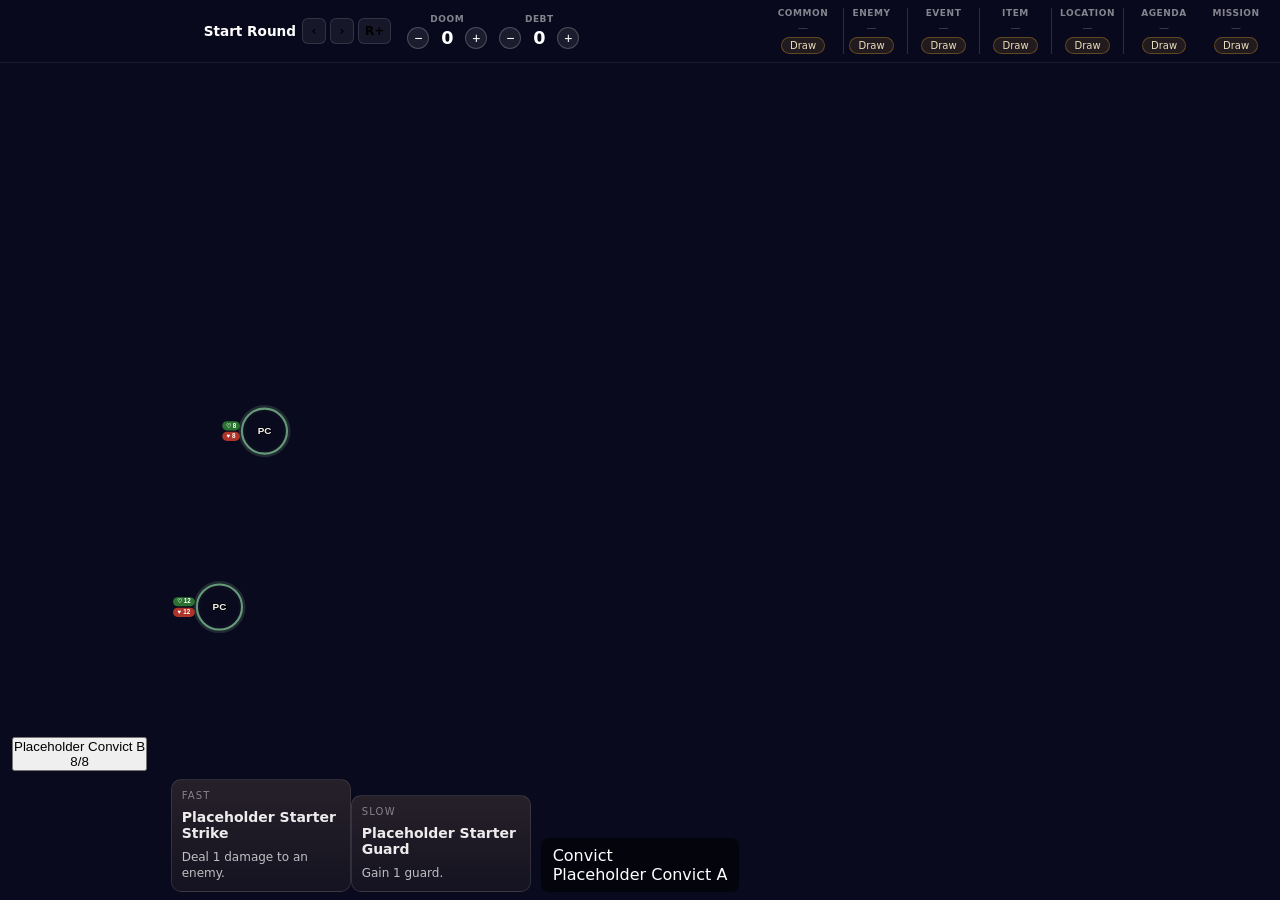
==== WardensDebt/index.html @ c75882cd "Reorganize left-bar controls: move clear-url to debug panel, replace + button with empty-space popov" ====
<!DOCTYPE html>
<html lang="en">
<head>
  <meta charset="UTF-8">
  <meta name="viewport" content="width=device-width, initial-scale=1.0">
  <title>Warden's Debt</title>
  <link rel="stylesheet" href="styles/main.css?v=mobile-4">
</head>
<body>

  <!-- Game viewport container -->
  <div id="game">

    <!-- Full-viewport board (SVG) -->
    <svg id="board-svg" xmlns="http://www.w3.org/2000/svg">
      <g id="board-group">
        <g id="layer-grid"></g>      <!-- hex grid lines + coordinate labels -->
        <g id="layer-tiles"></g>     <!-- map tiles (bottom-most) -->
        <g id="layer-overlays"></g>  <!-- overlay tiles, doors -->
        <g id="layer-selection"></g> <!-- selected hex/object highlight -->
        <g id="layer-figures"></g>   <!-- monsters, heroes, familiars, map tokens -->
        <g id="layer-drag"></g>      <!-- drag highlight, drawn above everything -->
      </g>
    </svg>

    <!-- Top bar: Phase, Dice, Shared Decks -->
    <div id="top-bar" aria-label="Game controls and phase">
      <div id="wd-enemy-strip"></div>
      <div id="wd-center-strips">
        <div id="wd-phase-strip"></div>
        <div id="wd-counter-strip"></div>
      </div>
      <div id="wd-right-strips">
        <div id="wd-skill-strip"></div>
        <div id="wd-deck-strip"></div>
      </div>
    </div>

    <!-- Left bar: Other convicts selector (center-left overlay) -->
    <div id="left-bar-wrapper">
      <div id="left-bar" aria-label="Convict selector">
        <!-- Rendered by left-bar renderer -->
      </div>
    </div>

    <!-- Popover: anchored to selected figure -->
    <div id="wd-popover" style="display:none"></div>

    <!-- Info panel: Selected object info (center-right overlay) -->
    <div id="info-panel" aria-label="Object information">
      <!-- Rendered by sidebar.js -->
    </div>

    <!-- Player UI: Hand, Portrait, Active Cards (bottom) -->
    <div id="player-ui" aria-label="Player cards and convict">
      <div id="hand-section" aria-label="Skill cards in hand">
        <!-- Rendered: hand cards -->
      </div>
      <div id="convict-section" aria-label="Active convict">
        <div id="wd-playbar">
          <!-- Rendered: convict portrait + stats -->
        </div>
      </div>
      <div id="active-section" aria-label="Active Cards">
        <div id="wd-active-strip">
          <!-- Rendered: active cards -->
        </div>
      </div>
    </div>

  </div>

  <!--
    Shown when ES modules are blocked (e.g. opened directly in Chrome/Edge via file://).
    Hidden immediately by main.js when it loads successfully.
  -->
  <div id="load-error" style="
    display:flex; flex-direction:column; align-items:center; justify-content:center;
    position:fixed; inset:0; background:#1a1a2e; color:#ddd;
    font-family:system-ui,sans-serif; text-align:center; padding:40px; z-index:9999;">
    <h2 style="color:#f0a040; margin-bottom:16px;">Almost there!</h2>
    <p style="max-width:520px; line-height:1.7; margin-bottom:20px;">
      This page uses modern JavaScript modules, which Chrome and Edge
      require to be served from a web server — not opened directly as a file.
    </p>
    <p style="font-size:1.1em; margin-bottom:8px;">
      ✅ &nbsp;<strong>Double-click <code>start.bat</code></strong> in the WardensDebt folder
      — it starts a tiny local server and opens the page automatically.
    </p>
    <p style="font-size:0.9em; color:#aaa;">
      (Alternatively, open this file with <strong>Mozilla Firefox</strong>, which works without a server.)
    </p>
  </div>


  <div id="mobile-shell" aria-label="Mobile controls">
    <div id="mobile-panel"></div>
    <nav id="mobile-tabs" aria-label="Mobile panels">
      <button class="mobile-tab" data-mobile-panel="controls" type="button">Controls</button>
      <button class="mobile-tab" data-mobile-panel="selection" type="button">Selection</button>
      <button class="mobile-tab" data-mobile-panel="settings" type="button">Settings</button>
    </nav>
  </div>

  <script type="module" src="scripts/main.js?v=mobile-4"></script>
  <script type="module">
    // If modules loaded, hide the error overlay immediately.
    document.getElementById('load-error').style.display = 'none';
  </script>
</body>
</html>
---- WardensDebt/styles/main.css ----
/* ── Reset & base ────────────────────────────────────────────── */
*, *::before, *::after { box-sizing: border-box; margin: 0; padding: 0; }

:root { --sidebar-w: 340px; }

html {
  width: 100%;
  height: 100%;
  overflow: hidden;
  overscroll-behavior: none;
}

body {
  background: #1a1a2e;
  min-width: 100vw;
  min-height: 100vh;
  width: 100vw;
  height: 100vh;
  height: 100dvh;
  font-family: system-ui, sans-serif;
  overflow: hidden;
  overscroll-behavior: none;
  margin: 0;
  padding: 0;
}

/* ── Main Layout ────────────────────────────────────────────── */

#game {
  position: fixed;
  inset: 0;
  width: 100vw;
  height: 100vh;
  height: 100dvh;
  background: #0a0a1e;
}

#board-svg {
  position: absolute;
  inset: 0;
  width: 100%;
  height: 100%;
  z-index: 1;
}

/* Top bar: fixed to top, full width */
#top-bar {
  position: fixed;
  top: 0;
  left: 0;
  right: 0;
  height: auto;
  display: grid;
  grid-template-columns: auto 1fr auto;
  align-items: center;
  background: rgba(10 10 30 / 0.82);
  backdrop-filter: blur(8px);
  border-bottom: 1px solid rgba(255 255 255 / 0.08);
  padding: 8px 12px;
  gap: 10px;
  z-index: 20;
}

#wd-enemy-strip {
  grid-column: 1;
  display: flex;
  gap: 6px;
  align-items: center;
}

#wd-center-strips {
  grid-column: 2;
  justify-self: center;
  display: flex;
  align-items: center;
  gap: 10px;
}

#wd-phase-strip {
  display: flex;
  align-items: center;
}

#wd-right-strips {
  grid-column: 3;
  justify-self: end;
  display: flex;
  align-items: center;
  gap: 0;
}

/* Left bar: fixed to left-center, overlay */
#left-bar-wrapper {
  position: fixed;
  left: 12px;
  bottom: var(--player-ui-height, 120px);
  display: flex;
  flex-direction: column;
  gap: 8px;
  z-index: 30;
}

#left-bar {
  display: flex;
  flex-direction: column;
  gap: 8px;
}

/* Context menu popover (for empty space click) */
.wd-ctx-menu {
  padding: 4px 0;
}

.wd-ctx-item {
  display: block;
  width: 100%;
  padding: 8px 14px;
  background: none;
  border: none;
  color: #e8e8f0;
  text-align: left;
  cursor: pointer;
  font-size: 13px;
}

.wd-ctx-item:hover {
  background: rgba(255, 255, 255, 0.1);
}

/* Monster strip: thumbnails and hover infobox */
.wd-enemy-thumb-wrapper {
  position: relative;
}

.wd-enemy-thumb {
  flex-shrink: 0;
  width: 40px;
  height: 40px;
  border-radius: 4px;
  border: 1px solid rgba(255 255 255 / 0.15);
  background: rgba(10 10 30 / 0.8);
  backdrop-filter: blur(8px);
  display: flex;
  align-items: center;
  justify-content: center;
  cursor: default;
  font-size: 9px;
  font-weight: 700;
  color: rgba(255 255 255 / 0.8);
  transition: border-color 0.2s, background 0.2s;
  padding: 0 4px;
}

.wd-enemy-thumb:hover {
  border-color: rgba(255 255 255 / 0.35);
  background: rgba(10 10 30 / 0.95);
}

.wd-enemy-thumb-hover {
  display: none;
  position: absolute;
  top: calc(100% + 6px);
  left: 0;
  min-width: 160px;
  max-width: 220px;
  background: rgba(10, 10, 30, 0.96);
  border: 1px solid rgba(255, 255, 255, 0.18);
  border-radius: 8px;
  padding: 10px 12px;
  z-index: 50;
  backdrop-filter: blur(10px);
  color: #fff;
  pointer-events: none;
}

.wd-enemy-thumb-wrapper:hover .wd-enemy-thumb-hover {
  display: block;
}

/* Info panel: fixed to right-center, overlay */
#info-panel {
  position: fixed;
  right: 12px;
  top: 50%;
  transform: translateY(-50%);
  width: clamp(240px, 20vw, 340px);
  max-height: 70vh;
  background: transparent;
  overflow-y: auto;
  z-index: 30;
}

/* Player UI: fixed to bottom, full width */
#player-ui {
  position: fixed;
  bottom: 0;
  left: 0;
  right: 0;
  height: auto;
  display: grid;
  grid-template-columns: 1fr auto 1fr;
  align-items: flex-end;
  background: transparent;
  padding: 8px 12px;
  gap: 10px;
  z-index: 20;
}

#hand-section {
  display: flex;
  flex-wrap: wrap;
  gap: clamp(0px, -10%, 16px);
  align-items: flex-end;
  justify-content: flex-end;
  overflow: visible;
}

#active-section {
  display: flex;
  flex-wrap: wrap;
  gap: clamp(0px, -10%, 16px);
  align-items: flex-end;
  justify-content: flex-start;
  overflow: visible;
}

#convict-section {
  flex-shrink: 0;
  background: rgba(0, 0, 0, 0.55);
  border-radius: 8px;
  padding: 8px 12px;
  backdrop-filter: blur(6px);
  color: #fff;
}

#wd-popover {
  position: fixed;
  width: 280px;
  background: rgba(10 10 30 / 0.96);
  border: 1px solid rgba(255 255 255 / 0.18);
  border-radius: 10px;
  padding: 0;
  backdrop-filter: blur(10px);
  color: #fff;
  z-index: 60;
}

#wd-popover .sp-panel-back {
  display: none;
}

.wd-popover-name {
  font-size: 14px;
  font-weight: 700;
  color: rgba(255 255 255 / 0.92);
}

.wd-popover-row {
  display: flex;
  align-items: center;
  gap: 8px;
}

.wd-popover-label {
  font-size: 10px;
  font-weight: 700;
  letter-spacing: 0.1em;
  text-transform: uppercase;
  color: rgba(255 255 255 / 0.45);
  flex: 1;
}

.wd-popover-value {
  font-size: 13px;
  font-weight: 600;
  min-width: 40px;
  text-align: center;
}

.wd-popover-btn {
  appearance: none;
  width: 24px;
  height: 24px;
  border-radius: 50%;
  border: 1px solid rgba(255 255 255 / 0.2);
  background: rgba(255 255 255 / 0.08);
  color: #fff;
  font-size: 16px;
  line-height: 1;
  cursor: pointer;
  display: flex;
  align-items: center;
  justify-content: center;
  padding: 0;
}

.wd-popover-btn:hover {
  background: rgba(255 255 255 / 0.18);
  border-color: rgba(255 255 255 / 0.4);
}

.wd-popover-btn--danger {
  width: auto;
  padding: 0 10px;
  color: #f87171;
  border-color: rgba(248 113 113 / 0.4);
}

.wd-popover-btn--danger:hover {
  background: rgba(248 113 113 / 0.18);
  border-color: rgba(248 113 113 / 0.7);
}

#wd-debug-panel {
  position: fixed;
  left: 16px;
  bottom: 106px;
  z-index: 40;
  width: min(320px, calc(100vw - 32px));
  pointer-events: none;
}

.wd-debug-card {
  pointer-events: auto;
  border: 1px solid rgba(138 216 255 / 0.22);
  border-radius: 14px;
  background: rgba(8 10 26 / 0.92);
  box-shadow: 0 18px 50px rgba(0 0 0 / 0.38);
  backdrop-filter: blur(10px);
  color: rgba(255 255 255 / 0.88);
  padding: 14px;
}

.wd-debug-header {
  display: flex;
  align-items: flex-start;
  justify-content: space-between;
  gap: 12px;
}

.wd-debug-eyebrow {
  font-size: 10px;
  font-weight: 700;
  letter-spacing: 0.12em;
  text-transform: uppercase;
  color: rgba(138 216 255 / 0.72);
  margin-bottom: 4px;
}

.wd-debug-title {
  font-size: 18px;
  font-weight: 800;
  color: rgba(255 255 255 / 0.94);
}

.wd-debug-reset,
.wd-debug-roll {
  border: 1px solid rgba(255 255 255 / 0.14);
  border-radius: 8px;
  background: rgba(255 255 255 / 0.06);
  color: rgba(255 255 255 / 0.84);
  font: inherit;
  cursor: pointer;
}

.wd-debug-reset {
  min-height: 32px;
  padding: 0 11px;
  font-size: 11px;
  font-weight: 700;
  letter-spacing: 0.04em;
  text-transform: uppercase;
}

.wd-debug-status,
.wd-debug-scenario {
  margin-top: 10px;
  font-size: 12px;
  color: rgba(255 255 255 / 0.62);
}

.wd-debug-total-wrap {
  display: grid;
  grid-template-columns: 1fr auto;
  align-items: center;
  gap: 8px 12px;
  margin-top: 12px;
  padding: 10px;
  border: 1px solid rgba(138 216 255 / 0.16);
  border-radius: 10px;
  background: rgba(138 216 255 / 0.06);
}

.wd-debug-total-label {
  font-size: 10px;
  font-weight: 700;
  letter-spacing: 0.10em;
  text-transform: uppercase;
  color: rgba(138 216 255 / 0.72);
}

.wd-debug-total {
  grid-column: 1;
  font-size: 30px;
  font-weight: 900;
  color: rgba(255 255 255 / 0.96);
}

.wd-debug-roll-all {
  grid-column: 2;
  grid-row: 1 / span 2;
  min-height: 42px;
  padding: 0 12px;
  border: 1px solid rgba(138 216 255 / 0.24);
  border-radius: 10px;
  background: rgba(138 216 255 / 0.14);
  color: rgba(255 255 255 / 0.92);
  font: inherit;
  font-size: 12px;
  font-weight: 800;
  cursor: pointer;
}

.wd-debug-dice {
  display: grid;
  gap: 8px;
  margin-top: 12px;
}

.wd-debug-die {
  border: 1px solid rgba(255 255 255 / 0.10);
  border-radius: 10px;
  background: rgba(255 255 255 / 0.04);
  padding: 10px;
}

.wd-debug-die-top {
  display: flex;
  align-items: center;
  justify-content: space-between;
  gap: 12px;
}

.wd-debug-die-id {
  font-size: 13px;
  font-weight: 700;
  color: rgba(255 255 255 / 0.92);
}

.wd-debug-die-meta {
  margin-top: 2px;
  font-size: 11px;
  color: rgba(255 255 255 / 0.46);
}

.wd-debug-die-value {
  min-width: 34px;
  text-align: center;
  font-size: 28px;
  font-weight: 800;
  color: rgba(138 216 255 / 0.95);
}

.wd-debug-roll {
  width: 100%;
  min-height: 34px;
  margin-top: 10px;
  font-size: 12px;
  font-weight: 700;
}

.wd-debug-empty {
  font-size: 11px;
  line-height: 1.35;
  color: rgba(255 255 255 / 0.68);
}

.wd-debug-reset:hover,
.wd-debug-roll:hover,
.wd-debug-roll-all:hover {
  background: rgba(255 255 255 / 0.12);
  border-color: rgba(255 255 255 / 0.24);
}

/* ── SVG canvas (fills remaining width) ──────────────────────── */
#board-svg {
  display: block;
  flex-shrink: 0;
  touch-action: none;
  user-select: none;
}

/* ── Right sidebar ────────────────────────────────────────────── */
#sidebar {
  display: none;  /* Replaced by info-panel in new layout */
}

.sidebar-brand {
  display: flex;
  align-items: center;
  gap: 10px;
  padding-bottom: 12px;
  border-bottom: 1px solid rgba(255 255 255 / 0.08);
}

.sidebar-brand-mark {
  display: flex;
  align-items: center;
  justify-content: center;
  width: 34px;
  height: 34px;
  border: 1px solid rgba(138 216 255 / 0.22);
  border-radius: 8px;
  background: rgba(138 216 255 / 0.10);
  color: rgba(255 255 255 / 0.88);
  font-size: 11px;
  font-weight: 800;
  letter-spacing: 0.05em;
  flex-shrink: 0;
}

.sidebar-brand-copy {
  min-width: 0;
}

.sidebar-brand h1 {
  font-size: 17px;
  font-weight: 800;
  letter-spacing: 0.04em;
  color: rgba(255 255 255 / 0.92);
  line-height: 1.15;
}

/* ── Sidebar footer (settings) ───────────────────────────────── */
#sidebar-footer {
  position: sticky;
  bottom: 0;
  margin-top: auto;
  background: rgba(10 10 30 / 0.95);
  border-top: 1px solid rgba(255 255 255 / 0.08);
  padding-top: 8px;
}

#settings-btn {
  width: 100%;
  font-size: 12px;
  font-weight: 500;
  letter-spacing: 0.10em;
  text-transform: uppercase;
  color: rgba(255 255 255 / 0.30);
  background: transparent;
  border: none;
  padding: 8px 0;
  cursor: pointer;
  display: flex;
  align-items: center;
  justify-content: center;
}

#settings-btn:hover,
#settings-btn.active {
  color: rgba(255 255 255 / 0.65);
}

#settings-panel {
  display: none;
  padding-bottom: 12px;
}

#settings-panel.open {
  display: block;
}

.settings-section {
  padding: 10px 0;
  border-top: 1px solid rgba(255 255 255 / 0.08);
}

.settings-section:first-child {
  border-top: 0;
  padding-top: 4px;
}

.settings-label {
  font-size: 9px;
  font-weight: 600;
  letter-spacing: 0.08em;
  text-transform: uppercase;
  color: rgba(255 255 255 / 0.38);
  margin-bottom: 7px;
}

.sg-row {
  width: 100%;
  display: flex;
  align-items: center;
  justify-content: space-between;
  gap: 12px;
  min-height: 34px;
  border: 1px solid rgba(255 255 255 / 0.10);
  border-radius: 6px;
  background: rgba(255 255 255 / 0.045);
  color: rgba(255 255 255 / 0.78);
  padding: 6px 8px 6px 10px;
}

.sg-row--primary {
  min-height: 42px;
  border-color: rgba(138 216 255 / 0.20);
  background: rgba(138 216 255 / 0.075);
}

.sg-row-label {
  font-size: 12px;
  font-weight: 600;
  color: rgba(255 255 255 / 0.78);
}

.sg-toggle-row,
.sg-help-row {
  cursor: pointer;
  font-family: inherit;
  text-align: left;
}

.sg-toggle-row:hover,
.sg-help-row:hover {
  background: rgba(255 255 255 / 0.08);
  border-color: rgba(255 255 255 / 0.18);
}

.sg-select-wrap {
  position: relative;
  display: block;
}

.sg-select-wrap::after {
  content: "⌄";
  position: absolute;
  right: 10px;
  top: 50%;
  transform: translateY(-52%);
  color: rgba(255 255 255 / 0.45);
  pointer-events: none;
}

.sg-select {
  width: 100%;
  height: 34px;
  appearance: none;
  border: 1px solid rgba(255 255 255 / 0.10);
  border-radius: 6px;
  background: rgba(255 255 255 / 0.045);
  color: rgba(255 255 255 / 0.78);
  padding: 0 32px 0 10px;
  font: inherit;
  font-size: 12px;
  cursor: pointer;
}

.sg-select:hover,
.sg-select:focus {
  outline: none;
  background: rgba(255 255 255 / 0.08);
  border-color: rgba(255 255 255 / 0.20);
}

.sg-select option {
  background: #16162d;
  color: rgba(255 255 255 / 0.90);
}

.sg-switch {
  position: relative;
  width: 34px;
  height: 18px;
  border-radius: 999px;
  background: rgba(255 255 255 / 0.13);
  border: 1px solid rgba(255 255 255 / 0.14);
  flex-shrink: 0;
}

.sg-switch::after {
  content: "";
  position: absolute;
  top: 2px;
  left: 2px;
  width: 12px;
  height: 12px;
  border-radius: 50%;
  background: rgba(255 255 255 / 0.70);
  transition: transform 0.14s ease, background 0.14s ease;
}

.sg-toggle-row.active .sg-switch {
  background: rgba(138 216 255 / 0.22);
  border-color: rgba(138 216 255 / 0.34);
}

.sg-toggle-row.active .sg-switch::after {
  transform: translateX(16px);
  background: rgba(138 216 255 / 0.95);
}

.sg-help-key {
  display: inline-flex;
  align-items: center;
  justify-content: center;
  width: 22px;
  height: 22px;
  border: 1px solid rgba(255 255 255 / 0.16);
  border-radius: 50%;
  background: rgba(255 255 255 / 0.06);
  color: rgba(255 255 255 / 0.78);
  font-size: 12px;
  font-weight: 700;
  flex-shrink: 0;
}

/* ── Sidebar panel content ────────────────────────────────────── */
.sp-hint {
  font-size: 12px;
  color: rgba(255 255 255 / 0.35);
  text-align: center;
  margin-top: 24px;
}

#shortcut-overlay {
  position: fixed;
  inset: 0;
  z-index: 1200;
  display: none;
  align-items: center;
  justify-content: center;
  padding: 24px;
  background: rgba(0 0 0 / 0.55);
}

#shortcut-overlay.open {
  display: flex;
}

.shortcut-dialog {
  width: min(620px, calc(100vw - 32px));
  max-height: min(720px, calc(100vh - 48px));
  overflow: auto;
  border: 1px solid rgba(255 255 255 / 0.14);
  border-radius: 8px;
  background: rgba(14 14 34 / 0.98);
  color: rgba(255 255 255 / 0.86);
  box-shadow: 0 18px 60px rgba(0 0 0 / 0.55);
}

.shortcut-header {
  position: sticky;
  top: 0;
  z-index: 1;
  display: flex;
  align-items: center;
  justify-content: space-between;
  gap: 12px;
  padding: 14px 16px;
  background: rgba(14 14 34 / 0.98);
  border-bottom: 1px solid rgba(255 255 255 / 0.10);
}

.shortcut-header h2 {
  font-size: 14px;
  letter-spacing: 0.08em;
  text-transform: uppercase;
  color: rgba(255 255 255 / 0.88);
}

.shortcut-close {
  width: 28px;
  height: 28px;
  border: 1px solid rgba(255 255 255 / 0.14);
  border-radius: 4px;
  background: rgba(255 255 255 / 0.06);
  color: rgba(255 255 255 / 0.78);
  font-size: 18px;
  line-height: 1;
  cursor: pointer;
}

.shortcut-close:hover {
  background: rgba(255 255 255 / 0.14);
  color: rgba(255 255 255 / 0.96);
}

.shortcut-list {
  display: grid;
  grid-template-columns: repeat(2, minmax(0, 1fr));
  gap: 6px 18px;
  padding: 16px;
}

.shortcut-row {
  display: grid;
  grid-template-columns: 92px 1fr;
  align-items: center;
  gap: 10px;
  min-height: 26px;
  color: rgba(255 255 255 / 0.62);
  font-size: 11px;
  line-height: 1.25;
}

.shortcut-row kbd {
  display: inline-flex;
  align-items: center;
  justify-content: center;
  min-height: 20px;
  padding: 2px 6px;
  border: 1px solid rgba(255 255 255 / 0.16);
  border-radius: 4px;
  background: rgba(255 255 255 / 0.06);
  color: rgba(255 255 255 / 0.82);
  font-family: ui-monospace, SFMono-Regular, Consolas, monospace;
  font-size: 10px;
  white-space: nowrap;
}

@media (max-width: 560px) {
  .shortcut-list {
    grid-template-columns: 1fr;
  }
}

.sp-type {
  font-size: 10px;
  font-weight: 600;
  letter-spacing: 0.1em;
  text-transform: uppercase;
  color: rgba(255 255 255 / 0.4);
  margin-bottom: 4px;
}

.sp-name {
  font-size: 16px;
  font-weight: 600;
  color: rgba(255 255 255 / 0.92);
  margin-bottom: 6px;
}

.sp-standees {
  font-size: 10px;
  font-weight: 500;
  color: rgba(255 255 255 / 0.45);
  margin-bottom: 6px;
}

.sp-coord {
  font-size: 11px;
  font-family: monospace;
  color: rgba(255 255 255 / 0.4);
}

/* ── Sidebar tile placement ──────────────────────────────────── */
.sp-section {
  font-size: 10px;
  font-weight: 600;
  letter-spacing: 0.1em;
  text-transform: uppercase;
  color: rgba(255 255 255 / 0.4);
  margin-top: 10px;
  margin-bottom: 6px;
}

.sp-tile-list {
  overflow-y: auto;
  max-height: calc(100vh - 200px);
}

.sp-tile-group-label {
  font-size: 10px;
  color: rgba(255 255 255 / 0.3);
  font-family: monospace;
  margin-top: 8px;
  margin-bottom: 3px;
}

.sp-tile-group {
  display: flex;
  flex-wrap: wrap;
  gap: 4px;
}

.sp-tile-btn {
  background: rgba(255 255 255 / 0.07);
  border: 1px solid rgba(255 255 255 / 0.12);
  color: rgba(255 255 255 / 0.75);
  font-size: 11px;
  font-family: monospace;
  padding: 3px 7px;
  border-radius: 3px;
  cursor: pointer;
  line-height: 1.4;
}

.sp-tile-btn:hover {
  background: rgba(255 255 255 / 0.18);
  border-color: rgba(255 255 255 / 0.35);
  color: rgba(255 255 255 / 0.95);
}

/* ── Object panel header ─────────────────────────────────────── */
.sp-obj-header {
  display: flex;
  align-items: center;
  gap: 10px;
  margin-bottom: 12px;
  padding: 6px 8px 6px 10px;
  border: 1px solid rgba(255 255 255 / 0.08);
  border-radius: 4px;
  background: rgba(255 255 255 / 0.025);
}

.sp-obj-header--selected {
  border-color: rgba(138 216 255 / 0.22);
  box-shadow: inset 3px 0 0 rgba(138 216 255 / 0.85), 0 0 0 1px rgba(138 216 255 / 0.05);
}

.sp-obj-header--enemy {
  align-items: stretch;
  background: linear-gradient(90deg, rgba(138 216 255 / 0.075), rgba(255 255 255 / 0.025));
}

.sp-obj-header--stack {
  border-color: rgba(255 255 255 / 0.10);
}

.sp-obj-thumb {
  width: 52px;
  height: 80px;
  object-fit: contain;
  flex-shrink: 0;
  align-self: stretch;
  border-radius: 4px;
}

.sp-obj-info {
  min-width: 0;
  display: flex;
  flex-direction: column;
  flex: 1;
}

.sp-title-row {
  display: flex;
  align-items: center;
  gap: 8px;
  min-width: 0;
}

.sp-role-chip {
  display: inline-flex;
  align-items: center;
  height: 18px;
  padding: 0 7px;
  border-radius: 999px;
  border: 1px solid rgba(255 255 255 / 0.18);
  font-size: 9px;
  font-weight: 700;
  letter-spacing: 0.04em;
  text-transform: uppercase;
  color: rgba(255 255 255 / 0.78);
  flex-shrink: 0;
}

.sp-role-chip--normal {
  background: rgba(255 255 255 / 0.08);
}

.sp-role-chip--elite {
  background: rgba(240 180 40 / 0.16);
  border-color: rgba(240 180 40 / 0.42);
  color: rgba(255 232 178 / 0.94);
}

.sp-role-chip--boss {
  background: rgba(0 0 0 / 0.30);
  border-color: rgba(255 255 255 / 0.30);
}

.sp-meta-line {
  margin-top: -1px;
  font-size: 10px;
  font-weight: 500;
  color: rgba(255 255 255 / 0.42);
  line-height: 1.35;
}

.sp-subhead {
  font-size: 9px;
  font-weight: 700;
  letter-spacing: 0.10em;
  text-transform: uppercase;
  color: rgba(255 255 255 / 0.36);
  margin-bottom: 6px;
}

.sp-subhead--conditions {
  margin-top: 12px;
  margin-bottom: 10px;
}

.sp-card-section {
  padding: 4px 2px 0;
}

.sp-action-section {
  margin: 8px 2px 10px;
  padding: 8px 10px;
  border: 1px solid rgba(255 255 255 / 0.08);
  border-radius: 6px;
  background: rgba(255 255 255 / 0.025);
}

.sp-action-section .sp-subhead {
  margin-bottom: 7px;
}

/* ── Toolbar (rotate / lock / remove) ───────────────────────── */
.sp-toolbar {
  display: flex;
  gap: 4px;
  align-items: center;
  flex-wrap: wrap;
}

.sp-icon-btn {
  background: rgba(255 255 255 / 0.07);
  border: 1px solid rgba(255 255 255 / 0.14);
  color: rgba(255 255 255 / 0.80);
  font-size: 13px;
  line-height: 1;
  width: 24px;
  height: 24px;
  border-radius: 4px;
  cursor: pointer;
  display: flex;
  align-items: center;
  justify-content: center;
  flex-shrink: 0;
}

.sp-icon-btn:hover {
  background: rgba(255 255 255 / 0.16);
  border-color: rgba(255 255 255 / 0.30);
  color: rgba(255 255 255 / 1.0);
}

.sp-icon-btn:disabled {
  opacity: 0.28;
  cursor: not-allowed;
}

.sp-role-dot {
  display: inline-block;
  width: 14px;
  height: 14px;
  border-radius: 50%;
  border: 1.5px solid rgba(255,255,255,0.20);
  flex-shrink: 0;
  pointer-events: none;
}

.sp-icon-btn.is-locked {
  background: rgba(240 180 40 / 0.14);
  border-color: rgba(240 180 40 / 0.40);
  color: rgba(240 180 40 / 0.92);
}

.sp-icon-btn.is-locked:hover {
  background: rgba(240 180 40 / 0.24);
}

.sp-icon-btn--danger {
  color: rgba(255 90 90 / 0.82);
  border-color: rgba(255 90 90 / 0.22);
  margin-left: auto;
}

.sp-icon-btn--danger:hover {
  background: rgba(255 90 90 / 0.14);
  border-color: rgba(255 90 90 / 0.50);
  color: rgba(255 90 90 / 1.0);
}

/* ── Add button (bottom of inspect view) ────────────────────── */
.sp-divider {
  border-top: 1px solid rgba(255 255 255 / 0.08);
  margin: 10px 0;
}

.sp-add-btn {
  display: block;
  width: 100%;
  margin-top: 14px;
  padding: 8px 12px;
  background: rgba(255 255 255 / 0.06);
  border: 1px dashed rgba(255 255 255 / 0.20);
  border-radius: 6px;
  color: rgba(255 255 255 / 0.55);
  font-size: 12px;
  cursor: pointer;
  text-align: center;
  letter-spacing: 0.03em;
}

.sp-add-btn:hover:not(:disabled) {
  background: rgba(255 255 255 / 0.12);
  border-color: rgba(255 255 255 / 0.38);
  color: rgba(255 255 255 / 0.90);
}

.sp-add-btn:disabled {
  opacity: 0.45;
  cursor: not-allowed;
}

/* ── Add panel header ────────────────────────────────────────── */
.sp-add-header {
  display: flex;
  align-items: center;
  gap: 8px;
  margin-bottom: 8px;
}

/* ── Add panel redesign (search + tabs) ──────────────────────── */
.ap-sticky {
  position: sticky;
  top: -16px;
  z-index: 2;
  background: rgba(10 10 28 / 0.94);
  padding: 6px 0 9px;
  display: flex;
  flex-direction: column;
  gap: 6px;
}

.ap-search {
  width: 100%;
  height: 32px;
  padding: 6px 10px;
  background: rgba(255 255 255 / 0.07);
  border: 1px solid rgba(255 255 255 / 0.14);
  border-radius: 5px;
  color: rgba(255 255 255 / 0.88);
  font-size: 12px;
  outline: none;
  font-family: inherit;
}

.ap-search:focus {
  border-color: rgba(255 255 255 / 0.35);
  background: rgba(255 255 255 / 0.10);
}

.ap-search::placeholder { color: rgba(255 255 255 / 0.28); }

.ap-tabs {
  display: grid;
  grid-template-columns: repeat(3, 1fr);
  gap: 4px;
}

.ap-tab {
  min-height: 27px;
  padding: 4px 3px;
  background: rgba(255 255 255 / 0.05);
  border: 1px solid rgba(255 255 255 / 0.10);
  border-radius: 5px;
  color: rgba(255 255 255 / 0.45);
  font-size: 10px;
  font-weight: 600;
  cursor: pointer;
  text-align: center;
  white-space: nowrap;
  transition: background 0.12s, color 0.12s, border-color 0.12s;
}

.ap-tab:hover {
  background: rgba(255 255 255 / 0.10);
  color: rgba(255 255 255 / 0.80);
}

.ap-tab.is-active {
  background: rgba(255 255 255 / 0.14);
  border-color: rgba(255 255 255 / 0.30);
  color: rgba(255 255 255 / 0.92);
}

.ap-section-label {
  display: flex;
  align-items: center;
  justify-content: space-between;
  gap: 8px;
  font-size: 10px;
  font-weight: 600;
  letter-spacing: 0.08em;
  text-transform: uppercase;
  color: rgba(255 255 255 / 0.30);
  margin-top: 11px;
  margin-bottom: 5px;
}

.ap-section-label span:last-child {
  font-family: ui-monospace, SFMono-Regular, Consolas, monospace;
  font-size: 9px;
  letter-spacing: 0;
  color: rgba(255 255 255 / 0.24);
}

.ap-section-label--recent {
  color: rgba(138 216 255 / 0.55);
}

.ap-grid {
  display: grid;
  grid-template-columns: repeat(2, minmax(0, 1fr));
  gap: 4px;
}

.ap-grid--recent {
  grid-template-columns: repeat(3, minmax(0, 1fr));
}

.ap-item-btn {
  min-width: 0;
  height: 30px;
  background: rgba(255 255 255 / 0.07);
  border: 1px solid rgba(255 255 255 / 0.12);
  color: rgba(255 255 255 / 0.75);
  font-size: 11px;
  font-family: inherit;
  padding: 4px 7px;
  border-radius: 3px;
  cursor: pointer;
  line-height: 1.15;
  overflow: hidden;
  text-overflow: ellipsis;
  white-space: nowrap;
  transition: background 0.10s, color 0.10s;
}

.ap-item-btn--tile {
  font-family: ui-monospace, SFMono-Regular, Consolas, monospace;
}

.ap-item-btn:hover {
  background: rgba(255 255 255 / 0.18);
  border-color: rgba(255 255 255 / 0.35);
  color: rgba(255 255 255 / 0.95);
}

.ap-empty {
  font-size: 11px;
  color: rgba(255 255 255 / 0.36);
  margin-top: 10px;
  padding: 8px 10px;
  border: 1px solid rgba(255 255 255 / 0.08);
  border-radius: 5px;
  background: rgba(255 255 255 / 0.035);
}

.sp-add-title {
  font-size: 13px;
  font-weight: 600;
  color: rgba(255 255 255 / 0.80);
}

.sp-panel-back {
  background: none;
  border: none;
  color: rgba(255 255 255 / 0.50);
  font-size: 16px;
  cursor: pointer;
  padding: 2px 4px;
  border-radius: 4px;
  line-height: 1;
  flex-shrink: 0;
}

.sp-panel-back:hover {
  background: rgba(255 255 255 / 0.10);
  color: rgba(255 255 255 / 0.90);
}

/* ── Add section collapsible headers ────────────────────────── */
.sp-add-divider {
  border-top: 1px solid rgba(255 255 255 / 0.1);
  margin-top: 14px;
  padding-top: 10px;
  font-size: 10px;
  font-weight: 600;
  letter-spacing: 0.1em;
  text-transform: uppercase;
  color: rgba(255 255 255 / 0.4);
}

.sp-section-header {
  display: flex;
  justify-content: space-between;
  align-items: center;
  width: 100%;
  background: none;
  border: none;
  border-top: 1px solid rgba(255 255 255 / 0.06);
  color: rgba(255 255 255 / 0.65);
  font-size: 11px;
  font-weight: 600;
  padding: 7px 0;
  cursor: pointer;
  text-align: left;
  margin-top: 2px;
}

.sp-section-header:hover { color: rgba(255 255 255 / 0.92); }

.sp-section-right {
  display: flex;
  align-items: center;
  gap: 6px;
  color: rgba(255 255 255 / 0.28);
  font-size: 10px;
  font-weight: 400;
}

.sp-section-body {
  padding-bottom: 8px;
}

/* ── Stack (multi-object) panel ──────────────────────────────── */
.sp-stack-list {
  display: flex;
  flex-direction: column;
  gap: 5px;
  margin-top: 10px;
}

.sp-stack-item {
  display: flex;
  flex-direction: row;
  align-items: center;
  background: rgba(255 255 255 / 0.06);
  border: 1px solid rgba(255 255 255 / 0.11);
  border-radius: 4px;
  cursor: default;
  width: 100%;
}

.sp-stack-item:hover {
  background: rgba(255 255 255 / 0.10);
  border-color: rgba(255 255 255 / 0.20);
}

.sp-stack-item.is-selected {
  background: rgba(138 216 255 / 0.10);
  border-color: rgba(138 216 255 / 0.42);
  box-shadow: inset 3px 0 0 rgba(138 216 255 / 0.85);
}

.sp-stack-item.is-selected:hover {
  background: rgba(138 216 255 / 0.15);
}

.sp-stack-item.is-dragging {
  opacity: 0.4;
}

.sp-stack-item.drag-over {
  border-color: rgba(255 255 255 / 0.6);
  background: rgba(255 255 255 / 0.18);
}

.sp-stack-drag-handle {
  padding: 8px 6px 8px 10px;
  color: rgba(255 255 255 / 0.28);
  cursor: grab;
  flex-shrink: 0;
  font-size: 14px;
  line-height: 1;
}

.sp-stack-select {
  display: flex;
  flex-direction: row;
  align-items: center;
  gap: 8px;
  flex: 1;
  min-width: 0;
  padding: 8px 10px 8px 2px;
  background: none;
  border: none;
  color: inherit;
  text-align: left;
  cursor: pointer;
}

.sp-stack-type {
  font-size: 9px;
  font-weight: 600;
  letter-spacing: 0.1em;
  text-transform: uppercase;
  color: rgba(255 255 255 / 0.38);
}

.sp-stack-name {
  font-size: 13px;
  color: rgba(255 255 255 / 0.85);
}

.sp-stack-info {
  display: flex;
  flex-direction: column;
  gap: 2px;
  flex: 1;
  min-width: 0;
}

.sp-stack-chevron {
  font-size: 16px;
  color: rgba(255 255 255 / 0.28);
  flex-shrink: 0;
}

/* ── Mercenary stats ─────────────────────────────────────────── */
.sp-stats {
  padding: 6px 10px 4px;
}

.sp-stats--enemy {
  margin-top: 8px;
  padding: 8px 10px 6px;
  border: 1px solid rgba(255 255 255 / 0.08);
  border-radius: 6px;
  background: rgba(255 255 255 / 0.025);
}

.sp-stat-grid {
  display: grid;
  grid-template-columns: repeat(2, minmax(0, 1fr));
  gap: 6px;
}

.sp-stat-grid--enemy {
  grid-template-columns: repeat(2, minmax(0, 1fr));
}

.sp-stat-tile {
  position: relative;
  min-width: 0;
  padding: 6px 7px 6px 10px;
  border: 1px solid rgba(255 255 255 / 0.08);
  border-radius: 6px;
  background: rgba(255 255 255 / 0.035);
  overflow: hidden;
}

.sp-stat-tile::before {
  content: "";
  position: absolute;
  inset: 0 auto 0 0;
  width: 3px;
  background: var(--stat-color, rgba(255 255 255 / 0.35));
  opacity: 0.85;
}

.sp-stat-tile--hp {
  border-color: color-mix(in srgb, var(--stat-color) 28%, rgba(255 255 255 / 0.08));
  background: color-mix(in srgb, var(--stat-color) 7%, rgba(255 255 255 / 0.035));
}

.sp-stat-grid--enemy .sp-stat-tile--hp .sp-counter-val {
  min-width: 30px;
  font-size: 19px;
}

.sp-stat-tile--readonly {
  background: rgba(255 255 255 / 0.020);
}

.sp-stat-tile--level,
.sp-stat-tile--standeenum {
  padding-block: 5px;
}

.sp-stat-grid--mercenary .sp-stat-tile--gold {
  grid-column: 1 / -1;
}

.sp-stat-label {
  font-size: 9px;
  font-weight: 600;
  letter-spacing: 0.06em;
  text-transform: uppercase;
  color: rgba(255 255 255 / 0.50);
  display: flex;
  align-items: center;
  gap: 6px;
  margin-bottom: 5px;
  min-width: 0;
}

.sp-stat-label span:last-child {
  overflow: hidden;
  text-overflow: ellipsis;
  white-space: nowrap;
}

.sp-badge {
  display: flex;
  align-items: center;
  justify-content: center;
  width: 18px;
  height: 18px;
  border-radius: 3px;
  font-size: 11px;
  color: rgba(255 255 255 / 0.95);
  font-weight: 700;
  flex-shrink: 0;
}

.sp-counter {
  display: flex;
  align-items: center;
  justify-content: space-between;
  gap: 4px;
}

.sp-counter-btn {
  width: 22px;
  height: 22px;
  border: 1px solid rgba(255 255 255 / 0.20);
  border-radius: 5px;
  background: rgba(255 255 255 / 0.06);
  color: rgba(255 255 255 / 0.85);
  font-size: 15px;
  line-height: 1;
  cursor: pointer;
  padding: 0;
  display: flex;
  align-items: center;
  justify-content: center;
}

.sp-counter-btn:hover {
  background: rgba(255 255 255 / 0.14);
}

.sp-counter-val {
  min-width: 24px;
  text-align: center;
  font-size: 16px;
  font-weight: 700;
  color: rgba(255 255 255 / 0.88);
  line-height: 1;
}

.sp-counter--readonly {
  justify-content: flex-start;
}

.sp-counter--readonly .sp-counter-val {
  font-size: 14px;
  color: rgba(255 255 255 / 0.68);
}

.sp-counter-editable {
  cursor: pointer;
  padding: 2px 4px;
  border-radius: 3px;
  transition: background 0.12s;
}

.sp-counter-editable:hover {
  background: rgba(255 255 255 / 0.08);
}

.sp-counter input[type="number"] {
  background: rgba(255 255 255 / 0.10);
  border: 1px solid rgba(255 255 255 / 0.25);
  color: rgba(255 255 255 / 0.95);
  border-radius: 3px;
  padding: 2px 4px;
  font-size: 15px;
  font-family: inherit;
}

.sp-counter input[type="number"]:focus {
  outline: none;
  border-color: rgba(255 255 255 / 0.50);
  background: rgba(255 255 255 / 0.15);
}

/* ── Conditions ──────────────────────────────────────────────── */
.sp-cond-active {
  display: flex;
  flex-wrap: wrap;
  gap: 4px;
  margin-bottom: 8px;
}

.sp-cond-tile {
  position: relative;
  width: 24px;
  height: 24px;
  border-radius: 6px;
  overflow: visible;
}

.sp-cond-img {
  width: 100%;
  height: 100%;
  border-radius: 5px;
  display: block;
}

.sp-cond-remove {
  position: absolute;
  top: -5px;
  right: -5px;
  width: 14px;
  height: 14px;
  border-radius: 50%;
  background: rgba(200 40 40 / 0.90);
  border: none;
  color: white;
  font-size: 10px;
  line-height: 1;
  cursor: pointer;
  display: flex;
  align-items: center;
  justify-content: center;
  padding: 0;
}

.sp-cond-remove:hover {
  background: rgba(230 60 60 / 1.0);
}

.sp-cond-row {
  display: flex;
  align-items: center;
  gap: 6px;
  flex-wrap: wrap;
}

.sp-cond-toggle {
  background: rgba(255 255 255 / 0.07);
  border: 1px solid rgba(255 255 255 / 0.18);
  color: rgba(255 255 255 / 0.60);
  font-size: 10px;
  font-weight: 600;
  letter-spacing: 0.04em;
  padding: 3px 8px;
  border-radius: 10px;
  cursor: pointer;
  white-space: nowrap;
  flex-shrink: 0;
}

.sp-cond-toggle:hover,
.sp-cond-toggle.is-open {
  background: rgba(255 255 255 / 0.14);
  color: rgba(255 255 255 / 0.90);
  border-color: rgba(255 255 255 / 0.35);
}

.sp-cond-picker {
  display: flex;
  flex-wrap: wrap;
  gap: 4px;
  margin-top: 6px;
}

.sp-cond-pick-tile {
  width: 28px;
  height: 28px;
  border-radius: 5px;
  overflow: hidden;
  cursor: pointer;
  opacity: 0.55;
  transition: opacity 0.12s, transform 0.12s;
}

.sp-cond-pick-tile:hover {
  opacity: 1.0;
  transform: scale(1.15);
}

.sp-wd-roster-btn {
  width: 100%;
}

.sp-wd-condition-list {
  display: flex;
  flex-wrap: wrap;
  gap: 8px;
}

.sp-wd-condition {
  display: inline-flex;
  align-items: center;
  gap: 8px;
  padding: 6px 10px;
  border-radius: 999px;
  background: rgba(255 255 255 / 0.08);
  border: 1px solid rgba(255 255 255 / 0.14);
}

.sp-wd-condition-name {
  font-size: 12px;
  color: rgba(255 255 255 / 0.9);
}

.sp-wd-condition-picker {
  display: flex;
  flex-wrap: wrap;
  gap: 8px;
  margin-top: 10px;
}

.sp-wd-condition-pick {
  appearance: none;
  border: 1px solid rgba(255 255 255 / 0.14);
  background: rgba(255 255 255 / 0.06);
  color: inherit;
  border-radius: 999px;
  padding: 7px 10px;
  cursor: pointer;
  font: inherit;
}

.sp-wd-condition-pick:hover {
  background: rgba(255 255 255 / 0.12);
  border-color: rgba(255 255 255 / 0.22);
}

#mobile-shell {
  display: none;
}

#wd-phase-strip {
  display: flex;
  align-items: center;
  gap: 6px;
  min-width: 0;
}

#wd-skill-strip {
  display: flex;
  align-items: flex-start;
  gap: 8px;
}

#wd-counter-strip {
  display: flex;
  align-items: center;
  gap: 12px;
}

.wd-counter {
  display: flex;
  flex-direction: column;
  align-items: center;
  gap: 3px;
}

.wd-counter-label {
  font-size: 9px;
  font-weight: 800;
  letter-spacing: 0.06em;
  text-transform: uppercase;
  color: rgba(255, 255, 255, 0.5);
}

.wd-counter-controls {
  display: flex;
  align-items: center;
  gap: 4px;
}

.wd-counter-value {
  min-width: 28px;
  text-align: center;
  font-size: 1.1rem;
  font-weight: 700;
  color: #fff;
}

.wd-counter-btn {
  appearance: none;
  display: inline-flex;
  align-items: center;
  justify-content: center;
  width: 22px;
  height: 22px;
  border: 1px solid rgba(255, 255, 255, 0.2);
  border-radius: 50%;
  background: rgba(255, 255, 255, 0.08);
  color: #fff;
  font-size: 14px;
  line-height: 1;
  cursor: pointer;
}

.wd-counter-btn:hover {
  background: rgba(255, 255, 255, 0.18);
  border-color: rgba(255, 255, 255, 0.4);
}

#wd-deck-strip {
  display: flex;
  align-items: flex-start;
  gap: 8px;
  min-width: 0;
  flex-wrap: wrap;
}

.wd-deck-group {
  display: flex;
  flex-direction: column;
  align-items: center;
  gap: 4px;
  min-width: 64px;
}

.wd-deck-group--sep {
  padding-right: 8px;
  border-right: 1px solid rgba(255 255 255 / 0.15);
  margin-right: 0;
}

#wd-skill-strip {
  padding-right: 8px;
  border-right: 1px solid rgba(255 255 255 / 0.15);
}

.wd-deck-label {
  font-size: 9px;
  font-weight: 800;
  letter-spacing: 0.06em;
  text-transform: uppercase;
  color: rgba(255, 255, 255, 0.5);
}

.wd-deck-active-cards {
  display: flex;
  flex-direction: column;
  gap: 2px;
  width: 100%;
}

.wd-deck-active-card {
  font-size: 10px;
  color: #fff;
  background: rgba(255, 255, 255, 0.1);
  border-radius: 4px;
  padding: 2px 5px;
  white-space: nowrap;
  overflow: hidden;
  text-overflow: ellipsis;
  max-width: 100px;
}

.wd-deck-active-card-wrapper,
.wd-card-hover-wrapper {
  position: relative;
}

.wd-card-hover {
  display: none;
  position: absolute;
  left: 0;
  min-width: 200px;
  max-width: 280px;
  background: rgba(10, 10, 30, 0.96);
  border: 1px solid rgba(255, 255, 255, 0.18);
  border-radius: 8px;
  padding: 10px 12px;
  z-index: 50;
  backdrop-filter: blur(10px);
  color: #fff;
  pointer-events: none;
}

.wd-card-hover--up {
  bottom: calc(100% + 6px);
}

.wd-card-hover-wrapper:hover .wd-card-hover {
  display: block;
}

.wd-deck-active-card-hover {
  display: none;
  position: absolute;
  top: calc(100% + 6px);
  left: 0;
  min-width: 200px;
  max-width: 280px;
  background: rgba(10, 10, 30, 0.96);
  border: 1px solid rgba(255, 255, 255, 0.18);
  border-radius: 8px;
  padding: 10px 12px;
  z-index: 50;
  backdrop-filter: blur(10px);
  color: #fff;
  pointer-events: none;
}

.wd-deck-active-card-wrapper:hover .wd-deck-active-card-hover {
  display: block;
}

.wd-hover-title {
  font-size: 11px;
  font-weight: 700;
  margin-bottom: 6px;
  color: #fff;
}

.wd-hover-text {
  font-size: 11px;
  line-height: 1.5;
  color: rgba(255, 255, 255, 0.8);
  margin-bottom: 4px;
  white-space: normal;
}

.wd-hover-meta {
  font-size: 10px;
  color: rgba(255, 255, 255, 0.5);
  margin-top: 4px;
}

.wd-hover-effects {
  margin-top: 6px;
  border-top: 1px solid rgba(255, 255, 255, 0.1);
  padding-top: 6px;
}

.wd-hover-effect {
  font-size: 10px;
  color: rgba(255, 200, 100, 0.85);
  margin-top: 2px;
}

.wd-deck-active-empty {
  font-size: 10px;
  color: rgba(255, 255, 255, 0.25);
  text-align: center;
}

.wd-deck-draw-btn {
  appearance: none;
  display: inline-flex;
  align-items: center;
  gap: 4px;
  padding: 2px 8px;
  border: 1px solid rgba(240, 180, 40, 0.3);
  border-radius: 999px;
  background: rgba(240, 180, 40, 0.1);
  color: rgba(255, 244, 210, 0.9);
  font: inherit;
  font-size: 10px;
  cursor: pointer;
  white-space: nowrap;
}

.wd-deck-draw-btn:hover {
  border-color: rgba(240, 180, 40, 0.5);
  background: rgba(240, 180, 40, 0.2);
}

.wd-deck-draw-btn:disabled {
  opacity: 0.4;
  cursor: default;
}

.wd-deck-count {
  font-size: 9px;
  opacity: 0.7;
}

#wd-active-strip {
  /* Moved to player-ui in new layout */
  display: flex;
  gap: 6px;
  min-width: 0;
  overflow: visible;
}

#wd-active-strip .wd-playbar-hand {
  overflow: visible;
}


.wd-active-strip-list {
  display: flex;
  align-items: center;
  gap: 4px;
  row-gap: 4px;
  flex-wrap: wrap;
  min-width: 0;
  padding-top: 4px;
  border-top: 1px solid rgba(255 255 255 / 0.06);
}

.wd-active-strip-group {
  display: contents;
}

.wd-active-strip-chip {
  appearance: none;
  display: inline-flex;
  align-items: center;
  gap: 5px;
  min-height: 24px;
  max-width: 220px;
  padding: 0 7px;
  border: 1px solid rgba(114 171 132 / 0.24);
  border-radius: 999px;
  background: rgba(114 171 132 / 0.10);
  color: rgba(220 244 226 / 0.92);
  font: inherit;
  cursor: pointer;
}

.wd-active-strip-chip:hover {
  border-color: rgba(114 171 132 / 0.42);
  background: rgba(114 171 132 / 0.18);
}

.wd-active-strip-chip.is-selected {
  border-color: rgba(114 171 132 / 0.52);
  background: rgba(114 171 132 / 0.22);
}

.wd-active-strip-type {
  flex-shrink: 0;
  font-size: 9px;
  font-weight: 850;
  letter-spacing: 0.04em;
  text-transform: uppercase;
  color: rgba(220 244 226 / 0.66);
}

.wd-active-strip-name {
  min-width: 0;
  overflow: hidden;
  text-overflow: ellipsis;
  white-space: nowrap;
  font-size: 10px;
  font-weight: 750;
}

.wd-active-strip-detail {
  margin-top: 4px;
  padding: 6px 8px;
  border: 1px solid rgba(114 171 132 / 0.20);
  border-radius: 8px;
  background: rgba(10 18 14 / 0.56);
}

.wd-active-strip-detail-top {
  display: flex;
  align-items: flex-start;
  justify-content: space-between;
  gap: 8px;
}

.wd-active-strip-detail-title {
  color: rgba(255 255 255 / 0.94);
  font-size: 12px;
  font-weight: 800;
}

.wd-active-strip-detail-text {
  margin-top: 4px;
  color: rgba(255 255 255 / 0.68);
  font-size: 11px;
  line-height: 1.3;
}

.wd-active-strip-resolve {
  appearance: none;
  min-height: 24px;
  padding: 0 8px;
  border: 1px solid rgba(240 180 40 / 0.26);
  border-radius: 999px;
  background: rgba(240 180 40 / 0.10);
  color: rgba(255 244 210 / 0.92);
  font: inherit;
  font-size: 10px;
  font-weight: 850;
  cursor: pointer;
}

.wd-active-strip-resolve:hover {
  border-color: rgba(240 180 40 / 0.44);
  background: rgba(240 180 40 / 0.18);
}

#wd-playbar {
  width: 100%;
}


.wd-phase-strip-copy {
  min-width: 120px;
}

#wd-phase-strip {
  display: grid;
  grid-template-columns: auto minmax(0, 1fr) auto;
  align-items: center;
  gap: 6px;
  min-width: 0;
  padding: 0;
  border: 0;
  background: transparent;
}

.wd-playbar {
  display: flex;
  flex-direction: column;
  gap: 10px;
  width: 100%;
}

.wd-phase-bar {
  display: flex;
  align-items: flex-start;
  justify-content: space-between;
  gap: 12px;
}

.wd-phase-copy {
  min-width: 0;
  flex: 1;
}

.wd-phase-buttons {
  display: flex;
  align-items: center;
  gap: 4px;
  flex-wrap: wrap;
  justify-content: flex-end;
}

.wd-phase-buttons .wd-playbar-mini-btn {
  display: inline-flex;
  align-items: center;
  justify-content: center;
  min-width: 24px;
  height: 24px;
  padding: 0 6px;
  border-radius: 6px;
  font-size: 12px;
  font-weight: 850;
  line-height: 1;
}

.wd-phase-current {
  font-size: 0.85rem;
  font-weight: 600;
  color: #fff;
  white-space: nowrap;
}

.wd-phase-track {
  display: flex;
  align-items: center;
  gap: 4px;
  flex-wrap: wrap;
}

.wd-phase-chip {
  padding: 3px 6px;
  border-radius: 999px;
  border: 1px solid rgba(255 255 255 / 0.1);
  background: rgba(255 255 255 / 0.04);
  font-size: 9px;
  color: rgba(255 255 255 / 0.58);
}

.wd-phase-chip.is-active {
  background: rgba(114 171 132 / 0.18);
  border-color: rgba(114 171 132 / 0.34);
  color: #d5efdc;
}

.wd-playbar--status {
  min-height: 54px;
  justify-content: center;
}

.wd-playbar-top {
  display: flex;
  align-items: center;
  justify-content: space-between;
  gap: 8px;
}

.wd-playbar-actions {
  display: flex;
  align-items: flex-start;
  justify-content: space-between;
  gap: 8px;
}

.wd-dice-bar {
  display: flex;
  align-items: center;
  justify-content: space-between;
  gap: 12px;
  padding: 10px 12px;
  border: 1px solid rgba(255 255 255 / 0.08);
  border-radius: 10px;
  background: rgba(255 255 255 / 0.03);
}

.wd-dice-copy {
  display: flex;
  flex-direction: column;
  gap: 2px;
  flex-shrink: 0;
}

.wd-dice-total {
  font-size: 20px;
  font-weight: 800;
  line-height: 1;
  color: rgba(255 255 255 / 0.92);
}

.wd-dice-actions {
  display: flex;
  align-items: center;
  justify-content: flex-end;
  gap: 6px;
  flex-wrap: wrap;
}

.wd-dice-chip {
  appearance: none;
  display: inline-flex;
  align-items: center;
  gap: 8px;
  min-height: 34px;
  padding: 0 10px;
  border: 1px solid rgba(138 216 255 / 0.18);
  border-radius: 999px;
  background: rgba(138 216 255 / 0.08);
  color: rgba(255 255 255 / 0.84);
  font: inherit;
  cursor: pointer;
  transition: background 0.12s, border-color 0.12s, color 0.12s;
}

.wd-dice-chip:hover {
  background: rgba(138 216 255 / 0.16);
  border-color: rgba(138 216 255 / 0.34);
}

.wd-dice-chip-id {
  font-size: 10px;
  font-weight: 700;
  letter-spacing: 0.08em;
  text-transform: uppercase;
  color: rgba(138 216 255 / 0.78);
}

.wd-dice-chip-value {
  min-width: 12px;
  font-size: 16px;
  font-weight: 800;
  color: rgba(255 255 255 / 0.94);
  text-align: center;
}

.wd-dice-roll-all {
  min-height: 34px;
}

.wd-dice-tray {
  align-items: center;
  gap: 5px;
}

.wd-tray-total {
  display: inline-flex;
  align-items: center;
  justify-content: center;
  min-width: 28px;
  height: 28px;
  border: 1px solid rgba(138 216 255 / 0.28);
  border-radius: 6px;
  background: rgba(138 216 255 / 0.12);
  color: rgba(255 255 255 / 0.92);
  font-size: 15px;
  font-weight: 800;
}

.wd-tray-die,
.wd-tray-roll-all {
  appearance: none;
  height: 28px;
  border: 1px solid rgba(255 255 255 / 0.14);
  border-radius: 6px;
  background: rgba(255 255 255 / 0.06);
  color: rgba(255 255 255 / 0.78);
  font: inherit;
  cursor: pointer;
}

.wd-tray-die {
  position: relative;
  display: inline-flex;
  align-items: center;
  justify-content: center;
  width: 28px;
  padding: 0;
  color: rgba(255 255 255 / 0.88);
  border-color: rgba(138 216 255 / 0.26);
  background:
    radial-gradient(circle at 7px 7px, rgba(138 216 255 / 0.72) 0 1.5px, transparent 1.8px),
    radial-gradient(circle at 21px 21px, rgba(138 216 255 / 0.72) 0 1.5px, transparent 1.8px),
    rgba(138 216 255 / 0.08);
}

.wd-tray-roll-all {
  padding: 0 9px;
  color: rgba(255 232 178 / 0.92);
  border-color: rgba(240 180 40 / 0.28);
  background: rgba(240 180 40 / 0.10);
  font-size: 10px;
  font-weight: 800;
  letter-spacing: 0.04em;
  text-transform: uppercase;
}

.wd-tray-die:hover,
.wd-tray-roll-all:hover {
  background: rgba(255 255 255 / 0.13);
  border-color: rgba(255 255 255 / 0.28);
}

.wd-tray-die-value {
  min-width: 0;
  color: rgba(255 255 255 / 0.94);
  font-size: 13px;
  font-weight: 850;
  text-align: center;
  line-height: 1;
}

.wd-tray-empty {
  padding: 0 3px;
  color: rgba(255 255 255 / 0.46);
  font-size: 10px;
  font-weight: 700;
  white-space: nowrap;
}

.wd-playbar-players {
  display: flex;
  align-items: center;
  gap: 4px;
  flex-wrap: wrap;
  flex: 0 1 auto;
}

.wd-player-tab,
.wd-playbar-btn,
.wd-playbar-mini-btn,
.wd-skill-play-btn {
  appearance: none;
  border: 1px solid rgba(255 255 255 / 0.12);
  background: rgba(255 255 255 / 0.06);
  color: inherit;
  border-radius: 8px;
  font: inherit;
  cursor: pointer;
  transition: background 0.12s, border-color 0.12s, color 0.12s;
}

.wd-player-tab {
  min-height: 26px;
  padding: 0 8px;
  font-size: 11px;
  white-space: nowrap;
}

.wd-player-tab.is-active {
  background: rgba(187 144 74 / 0.18);
  border-color: rgba(187 144 74 / 0.38);
  color: #f3ddaa;
}

.wd-playbar-copy {
  flex: 1 1 140px;
  min-width: 0;
}

.wd-playbar-eyebrow {
  font-size: 9px;
  letter-spacing: 0.12em;
  text-transform: uppercase;
  color: rgba(255 255 255 / 0.48);
}

.wd-playbar-title {
  font-size: 13px;
  font-weight: 600;
  color: rgba(255 255 255 / 0.94);
}

.wd-playbar-meta {
  font-size: 10px;
  color: rgba(255 255 255 / 0.62);
}

.wd-playbar-buttons {
  display: flex;
  align-items: center;
  gap: 4px;
  row-gap: 4px;
  flex-wrap: wrap;
  justify-content: flex-end;
  flex: 1 1 280px;
  margin-left: auto;
}

.wd-playbar-btn,
.wd-playbar-mini-btn,
.wd-skill-play-btn {
  min-height: 26px;
  padding: 0 8px;
  font-size: 11px;
  line-height: 1;
}

.wd-playbar-btn:hover,
.wd-playbar-mini-btn:hover,
.wd-skill-play-btn:hover {
  background: rgba(255 255 255 / 0.14);
  border-color: rgba(255 255 255 / 0.22);
}

.wd-playbar-btn:disabled,
.wd-playbar-mini-btn:disabled,
.wd-skill-play-btn:disabled {
  opacity: 0.4;
  cursor: default;
}

.wd-playbar-status {
  font-size: 12px;
  color: #f0d69a;
  min-height: 16px;
}


.wd-playbar-hand {
  display: flex;
  align-items: stretch;
  gap: 10px;
  overflow-x: auto;
  padding-bottom: 2px;
  min-width: 0;
}

.wd-playbar-empty {
  font-size: 12px;
  color: rgba(255 255 255 / 0.5);
  padding: 8px 2px;
}

.wd-skill-card {
  min-width: 180px;
  max-width: 180px;
  padding: 10px;
  border-radius: 10px;
  border: 1px solid rgba(255 255 255 / 0.1);
  background:
    linear-gradient(180deg, rgba(128 96 54 / 0.18), rgba(34 22 14 / 0.18)),
    rgba(255 255 255 / 0.04);
  display: flex;
  flex-direction: column;
  gap: 8px;
}

.wd-skill-card.is-playable,
.wd-active-card.is-playable {
  cursor: pointer;
  border-color: rgba(114, 171, 132, 0.5);
}

.wd-skill-card.is-playable:hover,
.wd-active-card.is-playable:hover {
  border-color: rgba(114, 171, 132, 0.9);
  background:
    linear-gradient(180deg, rgba(114 171 132 / 0.2), rgba(34 22 14 / 0.18)),
    rgba(255 255 255 / 0.06);
}

.wd-active-card {
  position: relative;
  min-width: 220px;
  max-width: 220px;
  padding: 10px;
  border-radius: 10px;
  border: 1px solid rgba(255 255 255 / 0.1);
  background:
    linear-gradient(180deg, rgba(77 89 118 / 0.2), rgba(22 28 43 / 0.18)),
    rgba(255 255 255 / 0.04);
  display: flex;
  flex-direction: column;
  gap: 8px;
}

.wd-active-card-return {
  position: absolute;
  top: 6px;
  right: 6px;
  width: 24px;
  height: 24px;
  border-radius: 50%;
  border: 1px solid rgba(255 255 255 / 0.25);
  background: rgba(0 0 0 / 0.45);
  color: #fff;
  font-size: 14px;
  line-height: 1;
  display: flex;
  align-items: center;
  justify-content: center;
  cursor: pointer;
  padding: 0;
}

.wd-active-card-return:hover {
  background: rgba(180 80 80 / 0.7);
  border-color: rgba(255 120 120 / 0.6);
}

.wd-skill-card-top {
  display: flex;
  align-items: center;
  justify-content: space-between;
  gap: 8px;
}

.wd-skill-card-role {
  font-size: 10px;
  letter-spacing: 0.12em;
  text-transform: uppercase;
  color: rgba(255 255 255 / 0.45);
}

.wd-active-card-type {
  font-size: 10px;
  letter-spacing: 0.12em;
  text-transform: uppercase;
  color: rgba(255 255 255 / 0.45);
}

.wd-skill-card-title {
  font-size: 14px;
  font-weight: 600;
  color: rgba(255 255 255 / 0.92);
}

.wd-active-card-title {
  font-size: 14px;
  font-weight: 600;
  color: rgba(255 255 255 / 0.92);
}

.wd-skill-card-text {
  font-size: 12px;
  line-height: 1.35;
  color: rgba(255 255 255 / 0.72);
}

.wd-active-card-text {
  font-size: 12px;
  line-height: 1.35;
  color: rgba(255 255 255 / 0.72);
}

.el-tool-cluster {
  display: flex;
  align-items: center;
  gap: 4px;
  min-height: 38px;
  padding: 5px;
  border: 1px solid rgba(255 255 255 / 0.08);
  border-radius: 8px;
  background: rgba(255 255 255 / 0.030);
}

.el-zoom {
  display: flex;
  align-items: center;
  gap: 4px;
  flex-shrink: 0;
}

.el-zoom button {
  width: 26px;
  height: 26px;
  background: rgba(255 255 255 / 0.06);
  border: 1px solid rgba(255 255 255 / 0.16);
  border-radius: 6px;
  color: rgba(255 255 255 / 0.70);
  font-size: 16px;
  line-height: 1;
  cursor: pointer;
  display: flex;
  align-items: center;
  justify-content: center;
  padding: 0;
  transition: background 0.12s, color 0.12s;
}

.el-zoom button:hover {
  background: rgba(255 255 255 / 0.14);
  color: rgba(255 255 255 / 1.0);
}

#zoom-label {
  min-width: 40px;
  text-align: center;
  font-size: 11px;
  font-weight: 600;
  letter-spacing: 0.04em;
  color: rgba(255 255 255 / 0.50);
}

.el-divider {
  width: 1px;
  height: 42px;
  background: rgba(255 255 255 / 0.10);
  flex-shrink: 0;
  margin: 0 2px;
}

.el-elements-tray {
  display: flex;
  align-items: center;
  gap: 6px;
  padding: 0;
}

.el-tile {
  position: relative;
  display: flex;
  align-items: center;
  justify-content: center;
  width: 52px;
  height: 52px;
  border: 1px solid rgba(255 255 255 / 0.10);
  border-radius: 7px;
  cursor: pointer;
  user-select: none;
  transition: background 0.18s, border-color 0.18s, box-shadow 0.18s;
  background: rgba(255 255 255 / 0.04);
  overflow: hidden;
}

.el-tile:hover {
  filter: brightness(1.2);
}

.el-tile::after {
  content: "";
  position: absolute;
  left: 9px;
  right: 9px;
  bottom: 5px;
  height: 3px;
  border-radius: 999px;
  background: currentColor;
  opacity: 0;
  transform-origin: left center;
  pointer-events: none;
}

.el-tile[data-state="1"]::after {
  opacity: 0.55;
  transform: scaleX(0.5);
}

.el-tile[data-state="2"]::after {
  opacity: 0.9;
  transform: scaleX(1);
}

.el-img {
  width: 39px;
  height: 39px;
  object-fit: contain;
  pointer-events: none;
  transition: filter 0.18s;
}

#el-end-round,
#share-btn {
  min-height: 34px;
  padding: 7px 14px;
  background: rgba(255 255 255 / 0.06);
  border: 1px solid rgba(255 255 255 / 0.16);
  border-radius: 6px;
  color: rgba(255 255 255 / 0.60);
  font-size: 11px;
  font-weight: 600;
  letter-spacing: 0.06em;
  text-transform: uppercase;
  cursor: pointer;
  white-space: nowrap;
  transition: background 0.14s, color 0.14s, border-color 0.14s;
}

#el-end-round {
  width: 42px;
  min-width: 42px;
  padding-inline: 0;
  background: rgba(138 216 255 / 0.08);
  border-color: rgba(138 216 255 / 0.22);
  color: rgba(255 255 255 / 0.78);
  font-size: 20px;
  letter-spacing: 0;
  text-transform: none;
}

#share-btn {
  min-width: 112px;
  background: rgba(240 180 40 / 0.12);
  border-color: rgba(240 180 40 / 0.32);
  color: rgba(255 232 178 / 0.92);
}

#undo-btn,
#redo-btn {
  width: 26px;
  height: 26px;
  background: rgba(255 255 255 / 0.06);
  border: 1px solid rgba(255 255 255 / 0.16);
  border-radius: 6px;
  color: rgba(255 255 255 / 0.60);
  font-size: 16px;
  line-height: 1;
  cursor: pointer;
  display: flex;
  align-items: center;
  justify-content: center;
  transition: background 0.14s, color 0.14s, border-color 0.14s;
}

#undo-btn:hover,
#redo-btn:hover {
  background: rgba(255 255 255 / 0.13);
  border-color: rgba(255 255 255 / 0.35);
  color: rgba(255 255 255 / 0.92);
}

#undo-btn:disabled,
#redo-btn:disabled {
  opacity: 0.4;
  cursor: default;
}

.sp-stat-card {
  display: block;
  width: 100%;
  height: auto;
  border-radius: 4px;
  margin-bottom: 10px;
  cursor: zoom-in;
}

#stat-card-zoom {
  display: none;
  position: fixed;
  z-index: 1000;
  background: rgba(10 10 30 / 0.92);
  border: 1px solid rgba(255 255 255 / 0.15);
  border-radius: 8px;
  padding: 6px;
  box-shadow: 0 8px 32px rgba(0 0 0 / 0.6);
  pointer-events: none;
}

#stat-card-zoom img {
  display: block;
  width: 100%;
  height: auto;
  border-radius: 4px;
}

#el-end-round:hover,
#share-btn:hover {
  background: rgba(255 255 255 / 0.13);
  border-color: rgba(255 255 255 / 0.35);
  color: rgba(255 255 255 / 0.92);
}

#share-btn:hover {
  background: rgba(240 180 40 / 0.20);
  border-color: rgba(240 180 40 / 0.52);
  color: rgba(255 244 210 / 1);
}

#undo-btn:disabled:hover,
#redo-btn:disabled:hover,
#share-btn:disabled {
  opacity: 0.55;
  cursor: default;
}

@media (max-width: 980px) {
  body {
    padding-bottom: 56px;
  }


  #wd-phase-strip,
  #wd-deck-strip,
  #wd-active-strip {
    grid-column: 1;
  }

  #wd-phase-strip {
    grid-row: 1;
  }

  #wd-deck-strip {
    grid-row: 2;
  }

  #wd-active-strip {
    grid-row: 3;
  }

  #wd-deck-strip {
    justify-content: flex-start;
  }


  #wd-phase-strip {
    grid-template-columns: 1fr;
    align-items: start;
  }

  .wd-dice-bar {
    align-items: flex-start;
  }

  .wd-dice-actions {
    justify-content: flex-start;
  }

  .wd-playbar-top {
    align-items: flex-start;
    flex-wrap: wrap;
  }

  .wd-playbar-buttons {
    flex-basis: 100%;
    justify-content: flex-start;
    margin-left: 0;
  }
}

@media (max-width: 760px) {
  :root {
    --sidebar-w: 0px;
    --mobile-shell-h: 188px;
  }

  body {
    padding-bottom: var(--mobile-shell-h);
  }

  #sidebar {
    position: static;
    width: 0;
    height: 0;
    padding: 0;
    border: 0;
    overflow: visible;
    background: transparent;
    backdrop-filter: none;
    color: inherit;
    z-index: auto;
  }

  .sidebar-brand {
    display: none;
  }

  #sidebar-panel {
    display: none;
  }

  #sidebar-footer {
    display: contents;
  }

  #settings-btn {
    position: fixed;
    right: 12px;
    bottom: calc(var(--mobile-shell-h) + 12px);
    z-index: 1301;
    width: 44px;
    height: 44px;
    min-height: 44px;
    padding: 0;
    border: 1px solid rgba(255 255 255 / 0.16);
    border-radius: 999px;
    background: rgba(10 10 30 / 0.94);
    box-shadow: 0 12px 30px rgba(0 0 0 / 0.38);
    color: rgba(255 255 255 / 0.82);
  }

  #settings-panel.open {
    position: fixed;
    left: 12px;
    right: 12px;
    bottom: calc(var(--mobile-shell-h) + 68px);
    z-index: 1300;
    display: block;
    overflow-y: auto;
    max-height: min(52dvh, 420px);
    padding: 14px;
    border: 1px solid rgba(255 255 255 / 0.14);
    border-radius: 12px;
    background: rgba(10 10 30 / 0.98);
    box-shadow: 0 18px 60px rgba(0 0 0 / 0.55);
  }

  #settings-panel.open::before {
    content: "Settings";
    display: block;
    margin-bottom: 12px;
    padding-bottom: 10px;
    border-bottom: 1px solid rgba(255 255 255 / 0.10);
    color: rgba(255 255 255 / 0.88);
    font-size: 13px;
    font-weight: 800;
    letter-spacing: 0.08em;
    text-transform: uppercase;
  }

  #settings-btn.active {
    color: rgba(255 255 255 / 0.96);
    background: rgba(255 255 255 / 0.12);
    border-color: rgba(255 255 255 / 0.24);
  }

  body.mobile-add-open #settings-btn,
  body.mobile-details-open #settings-btn {
    opacity: 0;
    pointer-events: none;
  }

  body.mobile-settings-open #settings-btn {
    z-index: 1300;
    bottom: calc(var(--mobile-shell-h) + 16px);
  }

  body.mobile-add-open::before,
  body.mobile-details-open::before,
  body.mobile-settings-open::before {
    content: "";
    position: fixed;
    inset: 0;
    z-index: 1200;
    background: rgba(0 0 0 / 0.42);
  }

  body.mobile-details-open #sidebar-panel:has(.sp-obj-header),
  #sidebar-panel:has(.sp-add-header) {
    position: fixed;
    left: 12px;
    right: 12px;
    bottom: calc(var(--mobile-shell-h) + 68px);
    z-index: 1250;
    display: block;
    overflow-y: auto;
    max-height: min(52dvh, 420px);
    padding: 14px;
    border: 1px solid rgba(255 255 255 / 0.14);
    border-radius: 12px;
    background: rgba(10 10 30 / 0.98);
    box-shadow: 0 18px 60px rgba(0 0 0 / 0.55);
  }

  body.mobile-details-open #sidebar-panel:has(.sp-obj-header) {
    top: 12px;
    bottom: 12px;
    max-height: none;
  }

  #sidebar-panel:has(.sp-add-header) .ap-sticky {
    top: 39px;
    margin-inline: -14px;
    padding-inline: 14px;
  }

  #sidebar-panel:has(.sp-add-header) .sp-add-header {
    position: sticky;
    top: -14px;
    z-index: 2;
    margin: -14px -14px 12px;
    padding: 12px 14px;
    border-radius: 12px 12px 0 0;
    background: rgba(10 10 30 / 0.98);
    border-bottom: 1px solid rgba(255 255 255 / 0.10);
  }

  body.mobile-details-open #sidebar-panel:has(.sp-obj-header) {
    display: block;
  }

  #sidebar-panel:has(.sp-add-header) {
    display: block;
  }


  #mobile-shell {
    position: fixed;
    left: 0;
    right: 0;
    bottom: 0;
    height: var(--mobile-shell-h);
    display: flex;
    flex-direction: column;
    border-top: 1px solid rgba(255 255 255 / 0.10);
    background: rgba(10 10 30 / 0.92);
    backdrop-filter: blur(8px);
    z-index: 110;
  }

  #mobile-panel {
    flex: 1;
    min-height: 0;
    padding: 8px 10px;
    overflow-y: auto;
    overflow-x: hidden;
  }

  #mobile-tabs {
    flex: 0 0 44px;
    display: grid;
    grid-template-columns: repeat(4, minmax(0, 1fr));
    gap: 1px;
    border-top: 1px solid rgba(255 255 255 / 0.08);
    background: rgba(255 255 255 / 0.04);
  }

  .mobile-tab {
    border: 0;
    background: rgba(255 255 255 / 0.025);
    color: rgba(255 255 255 / 0.52);
    font: inherit;
    font-size: 10px;
    font-weight: 700;
    letter-spacing: 0.04em;
    text-transform: uppercase;
    cursor: pointer;
  }

  .mobile-tab.is-active {
    background: rgba(138 216 255 / 0.12);
    color: rgba(255 255 255 / 0.90);
  }

  .mobile-panel-row,
  .mobile-selection {
    min-width: 0;
    align-items: center;
    gap: 8px;
  }

  .mobile-panel-row {
    height: 100%;
    display: flex;
  }

  .mobile-panel-row--controls {
    flex-wrap: wrap;
    align-content: center;
  }

  .mobile-panel-row--elements {
    justify-content: space-between;
  }

  .mobile-btn,
  .mobile-icon-btn {
    min-height: 32px;
    border: 1px solid rgba(255 255 255 / 0.14);
    border-radius: 6px;
    background: rgba(255 255 255 / 0.06);
    color: rgba(255 255 255 / 0.78);
    font: inherit;
    font-size: 11px;
    font-weight: 700;
    cursor: pointer;
  }

  .mobile-btn {
    padding: 0 10px;
  }

  .mobile-icon-btn {
    width: 34px;
    padding: 0;
    font-size: 16px;
    line-height: 1;
  }

  .mobile-btn--accent {
    border-color: rgba(240 180 40 / 0.32);
    background: rgba(240 180 40 / 0.12);
    color: rgba(255 232 178 / 0.92);
  }

  .mobile-btn:disabled,
  .mobile-icon-btn:disabled {
    opacity: 0.38;
    cursor: default;
  }

  .mobile-zoom {
    min-width: 42px;
    text-align: center;
    color: rgba(255 255 255 / 0.62);
    font-size: 11px;
    font-weight: 700;
  }

  .mobile-elements {
    display: flex;
    align-items: center;
    gap: 4px;
    min-width: 0;
  }

  .mobile-el-tile {
    position: relative;
    width: 42px;
    height: 42px;
    border: 1px solid rgba(255 255 255 / 0.12);
    border-radius: 7px;
    background: rgba(255 255 255 / 0.04);
    color: var(--el-color);
    overflow: hidden;
    padding: 0;
  }

  .mobile-el-tile img {
    width: 32px;
    height: 32px;
    object-fit: contain;
    filter: grayscale(100%) brightness(0.35);
  }

  .mobile-el-tile[data-state="1"] {
    background: color-mix(in srgb, var(--el-color) 12%, transparent);
    border-color: color-mix(in srgb, var(--el-color) 35%, transparent);
  }

  .mobile-el-tile[data-state="1"] img {
    filter: none;
    mask-image: linear-gradient(to right, black 50%, transparent 50%);
  }

  .mobile-el-tile[data-state="2"] {
    background: color-mix(in srgb, var(--el-color) 22%, transparent);
    border-color: color-mix(in srgb, var(--el-color) 70%, transparent);
  }

  .mobile-el-tile[data-state="2"] img {
    filter: brightness(1.1) saturate(1.2);
  }

  .mobile-end-round {
    flex-shrink: 0;
  }

  .mobile-selection {
    min-height: 100%;
    display: grid;
    grid-template-columns: minmax(0, 1fr) auto;
    grid-template-rows: auto;
    grid-auto-rows: auto;
    align-content: start;
    align-items: center;
    gap: 6px;
  }

  .mobile-selection-copy {
    grid-column: 1;
    min-width: 0;
    padding: 2px 2px 0;
  }

  .mobile-eyebrow {
    margin-bottom: 2px;
    color: rgba(255 255 255 / 0.38);
    font-size: 9px;
    font-weight: 800;
    letter-spacing: 0.10em;
    text-transform: uppercase;
  }

  .mobile-title {
    overflow: hidden;
    color: rgba(255 255 255 / 0.90);
    font-size: 13px;
    font-weight: 800;
    text-overflow: ellipsis;
    white-space: nowrap;
  }

  .mobile-meta {
    margin-top: 2px;
    overflow: hidden;
    color: rgba(255 255 255 / 0.42);
    font-size: 11px;
    text-overflow: ellipsis;
    white-space: nowrap;
  }

  .mobile-selection-actions {
    grid-column: 2;
    grid-row: 1;
    display: flex;
    gap: 6px;
    overflow-x: auto;
    justify-content: flex-end;
  }

  .mobile-selection.is-moving {
    padding: 6px 8px;
    border: 1px solid rgba(138 216 255 / 0.24);
    border-radius: 8px;
    background: rgba(138 216 255 / 0.08);
  }

  .mobile-selection.is-moving .mobile-title {
    color: rgba(138 216 255 / 0.96);
  }

  .mobile-quick-stats {
    grid-column: 1 / -1;
    display: flex;
    gap: 6px;
    overflow-x: auto;
    padding-bottom: 1px;
  }

  .mobile-quick-actions {
    grid-column: 1 / -1;
    display: flex;
    gap: 5px;
    overflow-x: auto;
  }

  .mobile-mini-btn {
    min-height: 40px;
    padding: 0 12px;
    border: 1px solid rgba(255 255 255 / 0.14);
    border-radius: 6px;
    background: rgba(255 255 255 / 0.06);
    color: rgba(255 255 255 / 0.78);
    font: inherit;
    font-size: 11px;
    font-weight: 750;
    white-space: nowrap;
  }

  .mobile-mini-btn.is-active {
    border-color: rgba(240 180 40 / 0.40);
    background: rgba(240 180 40 / 0.14);
    color: rgba(255 232 178 / 0.94);
  }

  .mobile-mini-btn--role {
    border-color: rgba(138 216 255 / 0.28);
    background: rgba(138 216 255 / 0.10);
  }

  .mobile-mini-btn--danger {
    border-color: rgba(255 90 90 / 0.28);
    background: rgba(255 90 90 / 0.10);
    color: rgba(255 150 150 / 0.92);
  }

  .sp-stats {
    padding: 8px 12px 4px;
  }

  .sp-stats--enemy {
    padding: 10px 12px 8px;
  }

  .sp-stat-grid {
    gap: 7px;
  }

  .sp-stat-tile {
    padding: 8px 8px 8px 11px;
  }

  .sp-stat-grid--enemy .sp-stat-tile--hp .sp-counter-val {
    min-width: 32px;
    font-size: 22px;
  }

  .sp-stat-tile--level,
  .sp-stat-tile--standeenum {
    padding-block: 6px;
  }

  .sp-stat-label {
    font-size: 10px;
    margin-bottom: 6px;
  }

  .sp-counter {
    gap: 5px;
  }

  .sp-counter-btn {
    width: 25px;
    height: 25px;
    font-size: 16px;
  }

  .sp-counter-val {
    min-width: 26px;
    font-size: 18px;
  }

  .sp-counter--readonly .sp-counter-val {
    font-size: 15px;
  }

  .mobile-mini-btn:disabled {
    opacity: 0.38;
  }

  .mobile-stat {
    display: grid;
    grid-template-columns: auto 30px minmax(20px, auto) 30px;
    align-items: center;
    gap: 4px;
    min-height: 30px;
    padding: 2px 6px 2px 8px;
    border: 1px solid rgba(255 255 255 / 0.10);
    border-radius: 6px;
    background: rgba(255 255 255 / 0.04);
    color: rgba(255 255 255 / 0.72);
    font-size: 10px;
    font-weight: 700;
    white-space: nowrap;
    box-shadow: inset 3px 0 0 var(--mobile-stat-color, rgba(255 255 255 / 0.28));
  }

  .mobile-stat--hp {
    --mobile-stat-color: #c0392b;
    border-color: rgba(192 57 43 / 0.28);
    background: rgba(192 57 43 / 0.10);
  }

  .mobile-stat--xp {
    --mobile-stat-color: #4a55b0;
    border-color: rgba(74 85 176 / 0.32);
    background: rgba(74 85 176 / 0.12);
  }

  .mobile-stat--gold {
    --mobile-stat-color: #c07d00;
    border-color: rgba(192 125 0 / 0.34);
    background: rgba(192 125 0 / 0.12);
  }

  .mobile-stat strong {
    min-width: 18px;
    color: rgba(255 255 255 / 0.90);
    text-align: center;
    font-size: 12px;
  }

  .mobile-stat-btn {
    width: 30px;
    height: 30px;
    border: 1px solid rgba(255 255 255 / 0.14);
    border-radius: 4px;
    background: rgba(255 255 255 / 0.06);
    color: rgba(255 255 255 / 0.82);
    font-size: 15px;
    line-height: 1;
  }

  .mobile-selection .mobile-btn {
    min-height: 40px;
    padding: 0 12px;
    font-size: 12px;
  }

  .mobile-stat--hp .mobile-stat-btn {
    border-color: rgba(192 57 43 / 0.34);
    background: rgba(192 57 43 / 0.14);
  }

  .mobile-stat--xp .mobile-stat-btn {
    border-color: rgba(74 85 176 / 0.38);
    background: rgba(74 85 176 / 0.16);
  }

  .mobile-stat--gold .mobile-stat-btn {
    border-color: rgba(192 125 0 / 0.40);
    background: rgba(192 125 0 / 0.16);
  }

}

.sg-difficulty {
  display: flex;
  align-items: center;
  gap: 6px;
  flex-shrink: 0;
}

.sg-level-btn {
  width: 28px;
  height: 28px;
  background: rgba(255 255 255 / 0.07);
  border: 1px solid rgba(255 255 255 / 0.16);
  border-radius: 4px;
  color: rgba(255 255 255 / 0.82);
  font-size: 16px;
  line-height: 1;
  cursor: pointer;
  display: flex;
  align-items: center;
  justify-content: center;
}

.sg-level-btn:hover {
  background: rgba(138 216 255 / 0.16);
  border-color: rgba(138 216 255 / 0.32);
  color: rgba(255 255 255 / 1.0);
}

.sg-level-value {
  min-width: 28px;
  text-align: center;
  font-size: 17px;
  font-weight: 700;
  color: rgba(255 255 255 / 0.92);
}

/* ── Hex grid lines ──────────────────────────────────────────── */
.hex-outline {
  fill: none;
  stroke: rgba(255 255 255 / 0.12);
  stroke-width: 1;
}

.hex-outline--extended {
  stroke: rgba(255 255 255 / 0.055);
}

/* ── Grid coordinate labels ──────────────────────────────────── */

/* ── Token position labels (A3, B5 …) on figures ────────────── */
.coord-label {
  fill: white;
  font-size: 18px;
  font-family: monospace;
  text-anchor: middle;
  dominant-baseline: middle;
  pointer-events: none;
  user-select: none;
}


/* ── Draggable figures ───────────────────────────────────────── */
#layer-figures image[data-kind] {
  cursor: grab;
}

.drag-highlight {
  fill: rgba(255 255 255 / 0.25);
  stroke: rgba(255 255 255 / 0.85);
  stroke-width: 3;
  pointer-events: none;
}
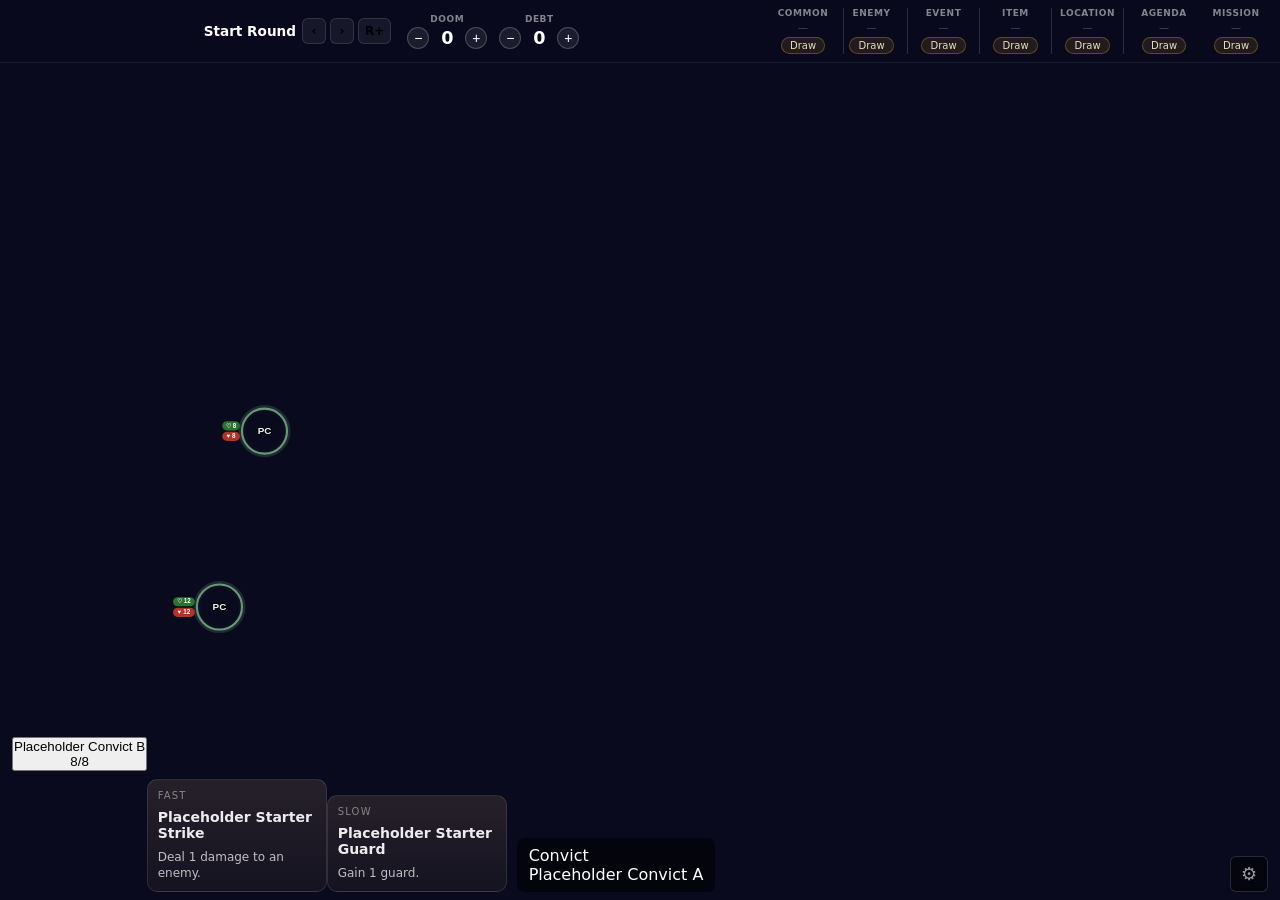
==== commit e3e1ab65: "Add settings button (cogwheel) to player-UI, aligned right - Add #settings-section to HTML in player" ====
--- a/WardensDebt/index.html
+++ b/WardensDebt/index.html
@@ -66,6 +66,9 @@
           <!-- Rendered: active cards -->
         </div>
       </div>
+      <div id="settings-section" aria-label="Settings">
+        <!-- Rendered: settings button -->
+      </div>
     </div>
 
   </div>
--- a/WardensDebt/styles/main.css
+++ b/WardensDebt/styles/main.css
@@ -108,19 +108,20 @@
 
 /* Context menu popover (for empty space click) */
 .wd-ctx-menu {
-  padding: 4px 0;
+  padding: 0;
 }
 
 .wd-ctx-item {
   display: block;
   width: 100%;
-  padding: 8px 14px;
+  padding: 6px 8px;
   background: none;
   border: none;
   color: #e8e8f0;
-  text-align: left;
-  cursor: pointer;
-  font-size: 13px;
+  text-align: center;
+  cursor: pointer;
+  font-size: 16px;
+  line-height: 1;
 }
 
 .wd-ctx-item:hover {
@@ -198,7 +199,7 @@
   right: 0;
   height: auto;
   display: grid;
-  grid-template-columns: 1fr auto 1fr;
+  grid-template-columns: 1fr auto 1fr auto;
   align-items: flex-end;
   background: transparent;
   padding: 8px 12px;
@@ -222,6 +223,34 @@
   align-items: flex-end;
   justify-content: flex-start;
   overflow: visible;
+}
+
+#settings-section {
+  display: flex;
+  align-items: flex-end;
+  justify-content: flex-end;
+}
+
+.wd-settings-btn {
+  background: rgba(0, 0, 0, 0.5);
+  border: 1px solid rgba(255, 255, 255, 0.15);
+  border-radius: 6px;
+  color: rgba(255, 255, 255, 0.6);
+  cursor: pointer;
+  font-size: 18px;
+  line-height: 1;
+  padding: 8px 10px;
+  backdrop-filter: blur(6px);
+  transition: all 0.2s ease;
+}
+
+.wd-settings-btn:hover {
+  background: rgba(0, 0, 0, 0.75);
+  color: #fff;
+}
+
+.wd-settings-btn:active {
+  transform: scale(0.95);
 }
 
 #convict-section {
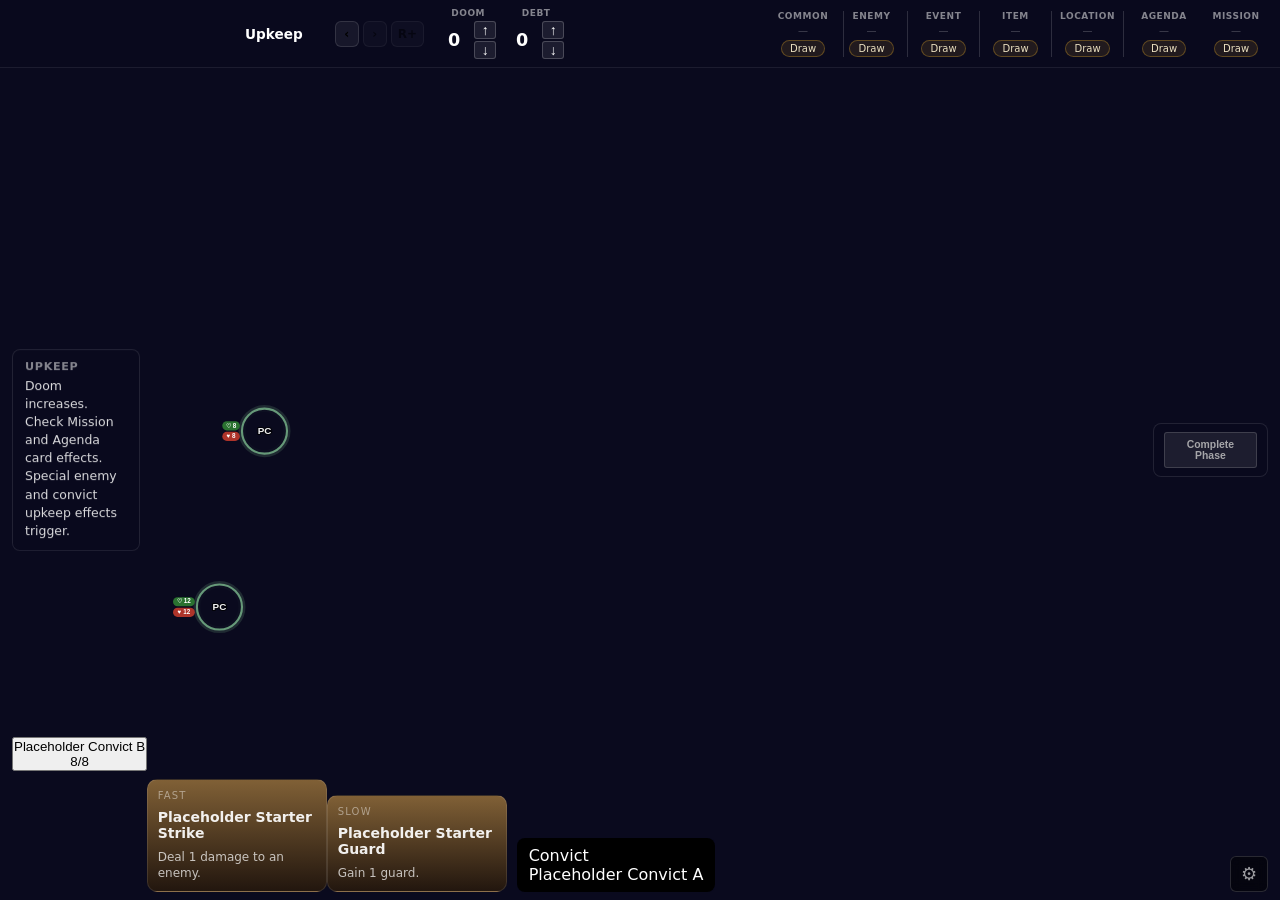
==== commit 5ada619e: "Implement phase completion system with per-convict subphases - Add convictSubphases[] and phaseCompl" ====
--- a/WardensDebt/index.html
+++ b/WardensDebt/index.html
@@ -43,12 +43,25 @@
       </div>
     </div>
 
+    <!-- Phase notification: current phase instructions (center-left overlay) -->
+    <div id="phase-notification" aria-label="Current phase" aria-live="polite"></div>
+
     <!-- Popover: anchored to selected figure -->
     <div id="wd-popover" style="display:none"></div>
 
     <!-- Info panel: Selected object info (center-right overlay) -->
     <div id="info-panel" aria-label="Object information">
       <!-- Rendered by sidebar.js -->
+    </div>
+
+    <!-- Phase actions: per-convict completion buttons (right overlay) -->
+    <div id="phase-actions" aria-label="Phase completion"></div>
+
+    <!-- Settings modal -->
+    <div id="settings-modal-overlay" style="display:none">
+      <div id="settings-modal">
+        <!-- Rendered: settings window content -->
+      </div>
     </div>
 
     <!-- Player UI: Hand, Portrait, Active Cards (bottom) -->
--- a/WardensDebt/styles/main.css
+++ b/WardensDebt/styles/main.css
@@ -97,13 +97,57 @@
   display: flex;
   flex-direction: column;
   gap: 8px;
-  z-index: 30;
+  z-index: 50;
 }
 
 #left-bar {
   display: flex;
   flex-direction: column;
   gap: 8px;
+}
+
+#phase-notification {
+  position: fixed;
+  left: 12px;
+  top: 50%;
+  transform: translateY(-50%);
+  width: clamp(120px, 10vw, 180px);
+  z-index: 30;
+  display: flex;
+  flex-direction: column;
+  gap: 8px;
+  pointer-events: none;
+}
+
+.wd-notif-card {
+  background: rgba(10 10 30 / 0.82);
+  backdrop-filter: blur(8px);
+  border: 1px solid rgba(255 255 255 / 0.1);
+  border-radius: 8px;
+  padding: 10px 12px;
+}
+
+.wd-notif-title {
+  font-size: 0.7rem;
+  font-weight: 700;
+  color: rgba(255 255 255 / 0.5);
+  text-transform: uppercase;
+  letter-spacing: 0.06em;
+  margin-bottom: 4px;
+}
+
+.wd-notif-body {
+  font-size: 0.78rem;
+  color: rgba(255 255 255 / 0.85);
+  line-height: 1.45;
+}
+
+.wd-notif-card.is-subphase {
+  border-color: rgba(114 171 132 / 0.34);
+}
+
+.wd-notif-card.is-subphase .wd-notif-title {
+  color: #d5efdc;
 }
 
 /* Context menu popover (for empty space click) */
@@ -191,6 +235,125 @@
   z-index: 30;
 }
 
+/* Phase actions: per-convict completion buttons (right overlay) */
+#phase-actions {
+  position: fixed;
+  right: 12px;
+  top: 50%;
+  transform: translateY(-50%);
+  width: clamp(110px, 9vw, 160px);
+  z-index: 30;
+  display: flex;
+  flex-direction: column;
+  gap: 6px;
+  pointer-events: none;
+}
+
+.wd-phase-action-card {
+  background: rgba(10 10 30 / 0.82);
+  backdrop-filter: blur(8px);
+  border: 1px solid rgba(255 255 255 / 0.1);
+  border-radius: 8px;
+  padding: 8px 10px;
+  pointer-events: auto;
+}
+
+.wd-phase-action-title {
+  font-size: 0.65rem;
+  font-weight: 700;
+  color: rgba(255 255 255 / 0.5);
+  text-transform: uppercase;
+  letter-spacing: 0.06em;
+  margin-bottom: 6px;
+}
+
+.wd-convict-done-btn {
+  width: 100%;
+  padding: 6px 8px;
+  background: rgba(255 255 255 / 0.08);
+  border: 1px solid rgba(255 255 255 / 0.15);
+  border-radius: 4px;
+  color: rgba(255 255 255 / 0.7);
+  font-size: 0.7rem;
+  font-weight: 600;
+  cursor: pointer;
+  transition: all 0.2s;
+}
+
+.wd-convict-done-btn:hover:not(:disabled) {
+  background: rgba(255 255 255 / 0.12);
+  border-color: rgba(255 255 255 / 0.25);
+  color: rgba(255 255 255 / 0.9);
+}
+
+.wd-convict-done-btn:disabled {
+  cursor: not-allowed;
+  opacity: 0.5;
+}
+
+.wd-convict-done-btn.is-done {
+  background: rgba(114 171 132 / 0.2);
+  border-color: rgba(114 171 132 / 0.34);
+  color: #d5efdc;
+}
+
+.wd-convict-subphase-next {
+  width: 100%;
+  padding: 4px 6px;
+  background: rgba(100 150 255 / 0.1);
+  border: 1px solid rgba(100 150 255 / 0.2);
+  border-radius: 3px;
+  color: rgba(100 150 255 / 0.8);
+  font-size: 0.65rem;
+  font-weight: 600;
+  cursor: pointer;
+  transition: all 0.2s;
+}
+
+.wd-convict-subphase-next:hover:not(:disabled) {
+  background: rgba(100 150 255 / 0.15);
+  border-color: rgba(100 150 255 / 0.3);
+  color: rgba(100 150 255 / 1);
+}
+
+.wd-phase-complete-all {
+  width: 100%;
+  padding: 6px 8px;
+  background: rgba(200 200 200 / 0.1);
+  border: 1px solid rgba(200 200 200 / 0.2);
+  border-radius: 3px;
+  color: rgba(200 200 200 / 0.8);
+  font-size: 0.65rem;
+  font-weight: 600;
+  cursor: pointer;
+  transition: all 0.2s;
+}
+
+.wd-phase-complete-all:hover:not(:disabled) {
+  background: rgba(200 200 200 / 0.15);
+  border-color: rgba(200 200 200 / 0.3);
+  color: rgba(200 200 200 / 1);
+}
+
+.wd-phase-complete-all:disabled {
+  cursor: not-allowed;
+  opacity: 0.5;
+}
+
+.wd-completion-status {
+  padding: 4px 8px;
+  font-size: 0.65rem;
+  color: rgba(255 255 255 / 0.6);
+  display: flex;
+  justify-content: space-between;
+  align-items: center;
+}
+
+.wd-completion-status::after {
+  color: #72ab84;
+  font-weight: 600;
+}
+
 /* Player UI: fixed to bottom, full width */
 #player-ui {
   position: fixed;
@@ -255,7 +418,7 @@
 
 #convict-section {
   flex-shrink: 0;
-  background: rgba(0, 0, 0, 0.55);
+  background: rgba(0, 0, 0, 1);
   border-radius: 8px;
   padding: 8px 12px;
   backdrop-filter: blur(6px);
@@ -338,6 +501,91 @@
 .wd-popover-btn--danger:hover {
   background: rgba(248 113 113 / 0.18);
   border-color: rgba(248 113 113 / 0.7);
+}
+
+/* Settings modal */
+#settings-modal-overlay {
+  position: fixed;
+  inset: 0;
+  background: rgba(0, 0, 0, 0.6);
+  display: flex;
+  align-items: center;
+  justify-content: center;
+  z-index: 100;
+  backdrop-filter: blur(4px);
+}
+
+#settings-modal {
+  background: rgba(10, 10, 30, 0.98);
+  border: 1px solid rgba(255, 255, 255, 0.18);
+  border-radius: 12px;
+  width: clamp(300px, 90vw, 500px);
+  max-height: 80vh;
+  overflow-y: auto;
+  box-shadow: 0 20px 60px rgba(0, 0, 0, 0.5);
+  backdrop-filter: blur(10px);
+}
+
+.wd-settings-header {
+  display: flex;
+  align-items: center;
+  justify-content: space-between;
+  padding: 16px;
+  border-bottom: 1px solid rgba(255, 255, 255, 0.1);
+}
+
+.wd-settings-header h2 {
+  font-size: 18px;
+  font-weight: 600;
+  color: #fff;
+  margin: 0;
+}
+
+.wd-settings-close {
+  background: none;
+  border: none;
+  color: rgba(255, 255, 255, 0.6);
+  font-size: 24px;
+  cursor: pointer;
+  padding: 0;
+  width: 32px;
+  height: 32px;
+  display: flex;
+  align-items: center;
+  justify-content: center;
+  transition: color 0.2s;
+}
+
+.wd-settings-close:hover {
+  color: #fff;
+}
+
+.wd-settings-content {
+  padding: 16px;
+  display: flex;
+  flex-direction: column;
+  gap: 8px;
+}
+
+.wd-settings-option {
+  background: rgba(255, 255, 255, 0.08);
+  border: 1px solid rgba(255, 255, 255, 0.15);
+  border-radius: 6px;
+  color: #fff;
+  padding: 12px 16px;
+  font-size: 14px;
+  cursor: pointer;
+  text-align: left;
+  transition: all 0.2s;
+}
+
+.wd-settings-option:hover {
+  background: rgba(255, 255, 255, 0.12);
+  border-color: rgba(255, 255, 255, 0.25);
+}
+
+.wd-settings-option:active {
+  transform: scale(0.98);
 }
 
 #wd-debug-panel {
@@ -1809,7 +2057,7 @@
 .wd-counter-controls {
   display: flex;
   align-items: center;
-  gap: 4px;
+  gap: 6px;
 }
 
 .wd-counter-value {
@@ -1820,20 +2068,27 @@
   color: #fff;
 }
 
+.wd-counter-buttons {
+  display: flex;
+  flex-direction: column;
+  gap: 2px;
+}
+
 .wd-counter-btn {
   appearance: none;
-  display: inline-flex;
+  display: flex;
   align-items: center;
   justify-content: center;
   width: 22px;
-  height: 22px;
+  height: 18px;
   border: 1px solid rgba(255, 255, 255, 0.2);
-  border-radius: 50%;
+  border-radius: 3px;
   background: rgba(255, 255, 255, 0.08);
   color: #fff;
   font-size: 14px;
   line-height: 1;
   cursor: pointer;
+  padding: 0;
 }
 
 .wd-counter-btn:hover {
@@ -2199,6 +2454,8 @@
   font-weight: 600;
   color: #fff;
   white-space: nowrap;
+  width: 110px;
+  text-align: center;
 }
 
 .wd-phase-track {
@@ -2517,8 +2774,7 @@
   border-radius: 10px;
   border: 1px solid rgba(255 255 255 / 0.1);
   background:
-    linear-gradient(180deg, rgba(128 96 54 / 0.18), rgba(34 22 14 / 0.18)),
-    rgba(255 255 255 / 0.04);
+    linear-gradient(180deg, rgb(128 96 54), rgb(34 22 14));
   display: flex;
   flex-direction: column;
   gap: 8px;
@@ -2534,8 +2790,7 @@
 .wd-active-card.is-playable:hover {
   border-color: rgba(114, 171, 132, 0.9);
   background:
-    linear-gradient(180deg, rgba(114 171 132 / 0.2), rgba(34 22 14 / 0.18)),
-    rgba(255 255 255 / 0.06);
+    linear-gradient(180deg, rgb(114 171 132), rgb(34 22 14));
 }
 
 .wd-active-card {
@@ -2546,8 +2801,7 @@
   border-radius: 10px;
   border: 1px solid rgba(255 255 255 / 0.1);
   background:
-    linear-gradient(180deg, rgba(77 89 118 / 0.2), rgba(22 28 43 / 0.18)),
-    rgba(255 255 255 / 0.04);
+    linear-gradient(180deg, rgb(77 89 118), rgb(22 28 43));
   display: flex;
   flex-direction: column;
   gap: 8px;
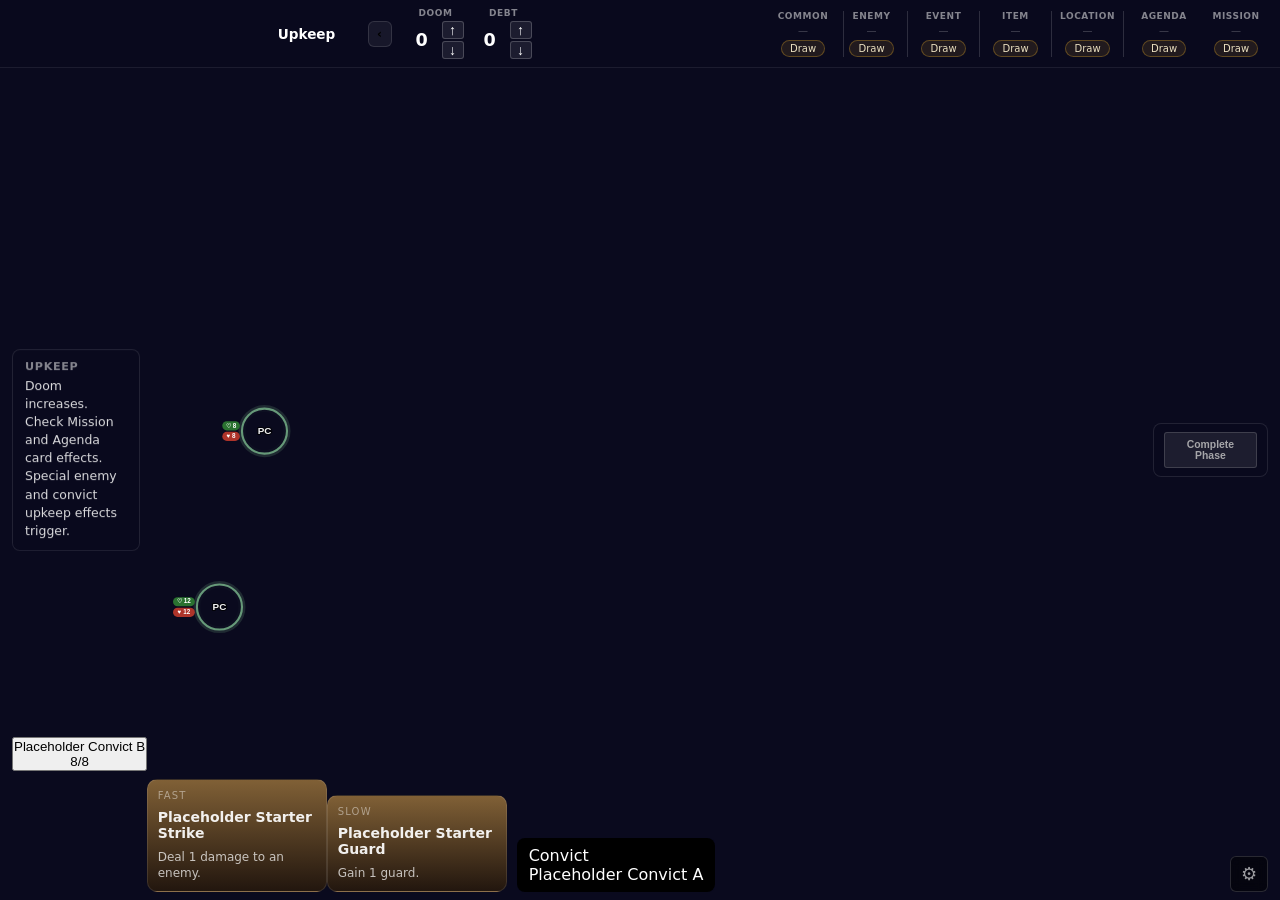
==== commit e5bb3a7a: "Add skill selection panel for common skill deck draws - Clicking Draw in skill-strip opens overlay w" ====
--- a/WardensDebt/index.html
+++ b/WardensDebt/index.html
@@ -64,6 +64,13 @@
       </div>
     </div>
 
+    <!-- Skill selection panel -->
+    <div id="skill-pick-overlay" style="display:none">
+      <div id="skill-pick-panel">
+        <!-- Rendered: skill card grid + confirm/cancel -->
+      </div>
+    </div>
+
     <!-- Player UI: Hand, Portrait, Active Cards (bottom) -->
     <div id="player-ui" aria-label="Player cards and convict">
       <div id="hand-section" aria-label="Skill cards in hand">
@@ -72,6 +79,11 @@
       <div id="convict-section" aria-label="Active convict">
         <div id="wd-playbar">
           <!-- Rendered: convict portrait + stats -->
+        </div>
+      </div>
+      <div id="tactics-section" aria-label="Tactics Selection">
+        <div id="wd-tactics-strip">
+          <!-- Rendered: tactics cards in phase 3.1 -->
         </div>
       </div>
       <div id="active-section" aria-label="Active Cards">
--- a/WardensDebt/styles/main.css
+++ b/WardensDebt/styles/main.css
@@ -379,13 +379,39 @@
   overflow: visible;
 }
 
-#active-section {
+#tactics-section {
   display: flex;
   flex-wrap: wrap;
   gap: clamp(0px, -10%, 16px);
   align-items: flex-end;
   justify-content: flex-start;
   overflow: visible;
+  grid-column: 3;
+  grid-row: 1;
+}
+
+#tactics-section.hidden {
+  display: none;
+}
+
+#active-section {
+  display: flex;
+  flex-wrap: wrap;
+  gap: clamp(0px, -10%, 16px);
+  align-items: flex-end;
+  justify-content: flex-start;
+  overflow: visible;
+  grid-column: 3;
+  grid-row: 1;
+}
+
+#active-section.hidden {
+  display: none;
+}
+
+#settings-section {
+  grid-column: 4;
+  grid-row: 1;
 }
 
 #settings-section {
@@ -757,6 +783,101 @@
 .wd-debug-roll-all:hover {
   background: rgba(255 255 255 / 0.12);
   border-color: rgba(255 255 255 / 0.24);
+}
+
+/* Skill selection panel */
+#skill-pick-overlay {
+  position: fixed;
+  inset: 0;
+  background: rgba(0, 0, 0, 0.6);
+  display: flex;
+  align-items: center;
+  justify-content: center;
+  z-index: 100;
+  backdrop-filter: blur(4px);
+}
+
+#skill-pick-panel {
+  background: rgba(10, 10, 30, 0.98);
+  border: 1px solid rgba(255, 255, 255, 0.18);
+  border-radius: 12px;
+  padding: 20px;
+  min-width: 400px;
+  box-shadow: 0 20px 60px rgba(0, 0, 0, 0.5);
+  backdrop-filter: blur(10px);
+  display: flex;
+  flex-direction: column;
+  gap: 16px;
+}
+
+#skill-pick-panel h3 {
+  color: #fff;
+  font-size: 16px;
+  font-weight: 600;
+  margin: 0;
+}
+
+.skill-pick-grid {
+  display: grid;
+  grid-template-columns: 1fr 1fr;
+  gap: 12px;
+}
+
+.skill-pick-card {
+  background: rgba(255, 255, 255, 0.05);
+  border: 2px solid rgba(255, 255, 255, 0.1);
+  border-radius: 8px;
+  padding: 12px;
+  cursor: pointer;
+  transition: all 0.2s;
+  display: flex;
+  flex-direction: column;
+  gap: 8px;
+  position: relative;
+}
+
+.skill-pick-card:hover {
+  background: rgba(255, 255, 255, 0.08);
+  border-color: rgba(255, 255, 255, 0.2);
+}
+
+.skill-pick-card.selected {
+  background: rgba(240, 160, 64, 0.15);
+  border-color: #f0a040;
+}
+
+.skill-pick-card-title {
+  color: #fff;
+  font-size: 13px;
+  font-weight: 600;
+  line-height: 1.3;
+}
+
+.skill-pick-actions {
+  display: flex;
+  gap: 8px;
+  justify-content: flex-end;
+}
+
+.skill-pick-actions button {
+  background: rgba(255, 255, 255, 0.1);
+  border: 1px solid rgba(255, 255, 255, 0.2);
+  color: #fff;
+  border-radius: 6px;
+  padding: 8px 16px;
+  font-size: 13px;
+  cursor: pointer;
+  transition: all 0.2s;
+}
+
+.skill-pick-actions button:hover:not(:disabled) {
+  background: rgba(255, 255, 255, 0.15);
+  border-color: rgba(255, 255, 255, 0.3);
+}
+
+.skill-pick-actions button:disabled {
+  opacity: 0.5;
+  cursor: not-allowed;
 }
 
 /* ── SVG canvas (fills remaining width) ──────────────────────── */
@@ -2793,6 +2914,51 @@
     linear-gradient(180deg, rgb(114 171 132), rgb(34 22 14));
 }
 
+#wd-tactics-strip {
+  display: flex;
+  flex-direction: row;
+  gap: 6px;
+  align-items: flex-end;
+}
+
+.wd-tactic-btn {
+  min-width: 120px;
+  max-width: 150px;
+  padding: 10px 12px;
+  border-radius: 10px;
+  border: 1px solid rgba(255 255 255 / 0.15);
+  background: linear-gradient(180deg, rgb(55 65 95), rgb(28 34 55));
+  color: rgba(255 255 255 / 0.85);
+  cursor: pointer;
+  display: flex;
+  flex-direction: column;
+  gap: 5px;
+  text-align: left;
+  transition: border-color 0.15s, background 0.15s;
+}
+
+.wd-tactic-btn:hover {
+  border-color: rgba(255 255 255 / 0.35);
+  background: linear-gradient(180deg, rgb(70 82 118), rgb(38 46 72));
+}
+
+.wd-tactic-btn.is-selected {
+  border-color: rgba(114 171 132 / 0.8);
+  background: linear-gradient(180deg, rgb(50 90 68), rgb(28 52 42));
+}
+
+.wd-tactic-name {
+  font-size: 0.8rem;
+  font-weight: 700;
+  color: rgba(255 255 255 / 0.9);
+}
+
+.wd-tactic-text {
+  font-size: 0.7rem;
+  color: rgba(255 255 255 / 0.55);
+  line-height: 1.35;
+}
+
 .wd-active-card {
   position: relative;
   min-width: 220px;
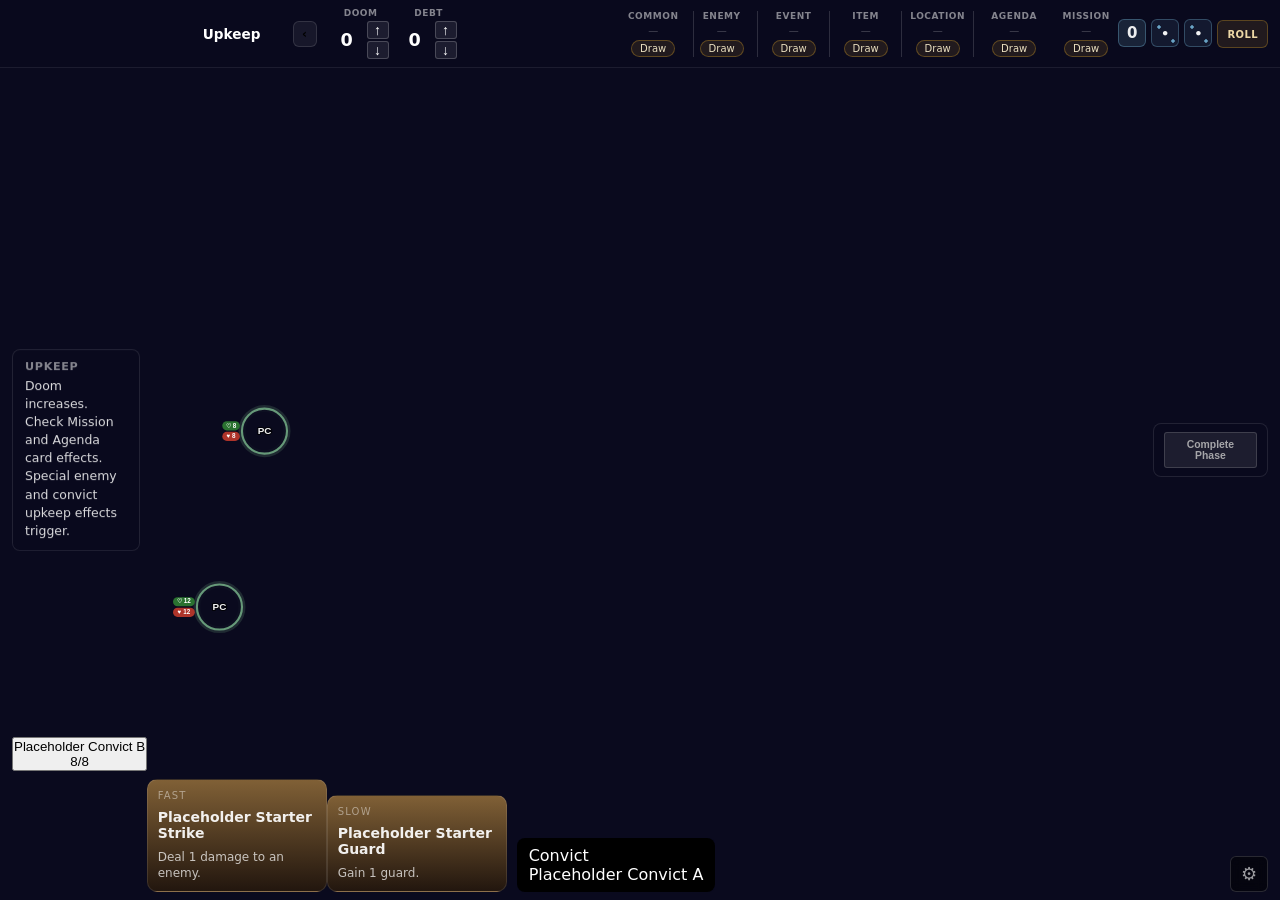
==== commit 61798612: "Fix: Add missing wd-dice-tray element and display styling - Add wd-dice-tray container to top-bar in" ====
--- a/WardensDebt/index.html
+++ b/WardensDebt/index.html
@@ -33,6 +33,7 @@
       <div id="wd-right-strips">
         <div id="wd-skill-strip"></div>
         <div id="wd-deck-strip"></div>
+        <div id="wd-dice-tray"></div>
       </div>
     </div>
 
--- a/WardensDebt/styles/main.css
+++ b/WardensDebt/styles/main.css
@@ -2695,6 +2695,7 @@
 }
 
 .wd-dice-tray {
+  display: flex;
   align-items: center;
   gap: 5px;
 }
@@ -2772,6 +2773,55 @@
   font-size: 10px;
   font-weight: 700;
   white-space: nowrap;
+}
+
+.wd-test-context {
+  display: flex;
+  flex-direction: column;
+  gap: 6px;
+  margin-left: 12px;
+  padding: 8px 12px;
+  background: rgba(240 160 64 / 0.12);
+  border: 1px solid rgba(240 160 64 / 0.3);
+  border-radius: 6px;
+  font-size: 12px;
+}
+
+.wd-test-label {
+  font-weight: 600;
+  color: #fff;
+  text-align: left;
+}
+
+.wd-test-info {
+  display: flex;
+  flex-direction: column;
+  gap: 3px;
+  color: rgba(255 255 255 / 0.8);
+  font-size: 11px;
+}
+
+.wd-test-resolve {
+  appearance: none;
+  background: rgba(240 160 64 / 0.25);
+  border: 1px solid rgba(240 160 64 / 0.5);
+  color: #fff;
+  padding: 5px 10px;
+  border-radius: 4px;
+  font-size: 11px;
+  font-weight: 600;
+  cursor: pointer;
+  transition: all 0.2s;
+}
+
+.wd-test-resolve:hover:not(:disabled) {
+  background: rgba(240 160 64 / 0.35);
+  border-color: rgba(240 160 64 / 0.7);
+}
+
+.wd-test-resolve:disabled {
+  opacity: 0.5;
+  cursor: not-allowed;
 }
 
 .wd-playbar-players {
@@ -2912,6 +2962,19 @@
   border-color: rgba(114, 171, 132, 0.9);
   background:
     linear-gradient(180deg, rgb(114 171 132), rgb(34 22 14));
+}
+
+.wd-active-card.is-test-pending {
+  cursor: pointer;
+  border-color: rgba(240, 160, 64, 0.6);
+  background:
+    linear-gradient(180deg, rgb(100 80 60), rgb(60 40 20));
+}
+
+.wd-active-card.is-test-pending:hover {
+  border-color: rgba(240, 160, 64, 1);
+  background:
+    linear-gradient(180deg, rgb(130 100 70), rgb(80 50 20));
 }
 
 #wd-tactics-strip {
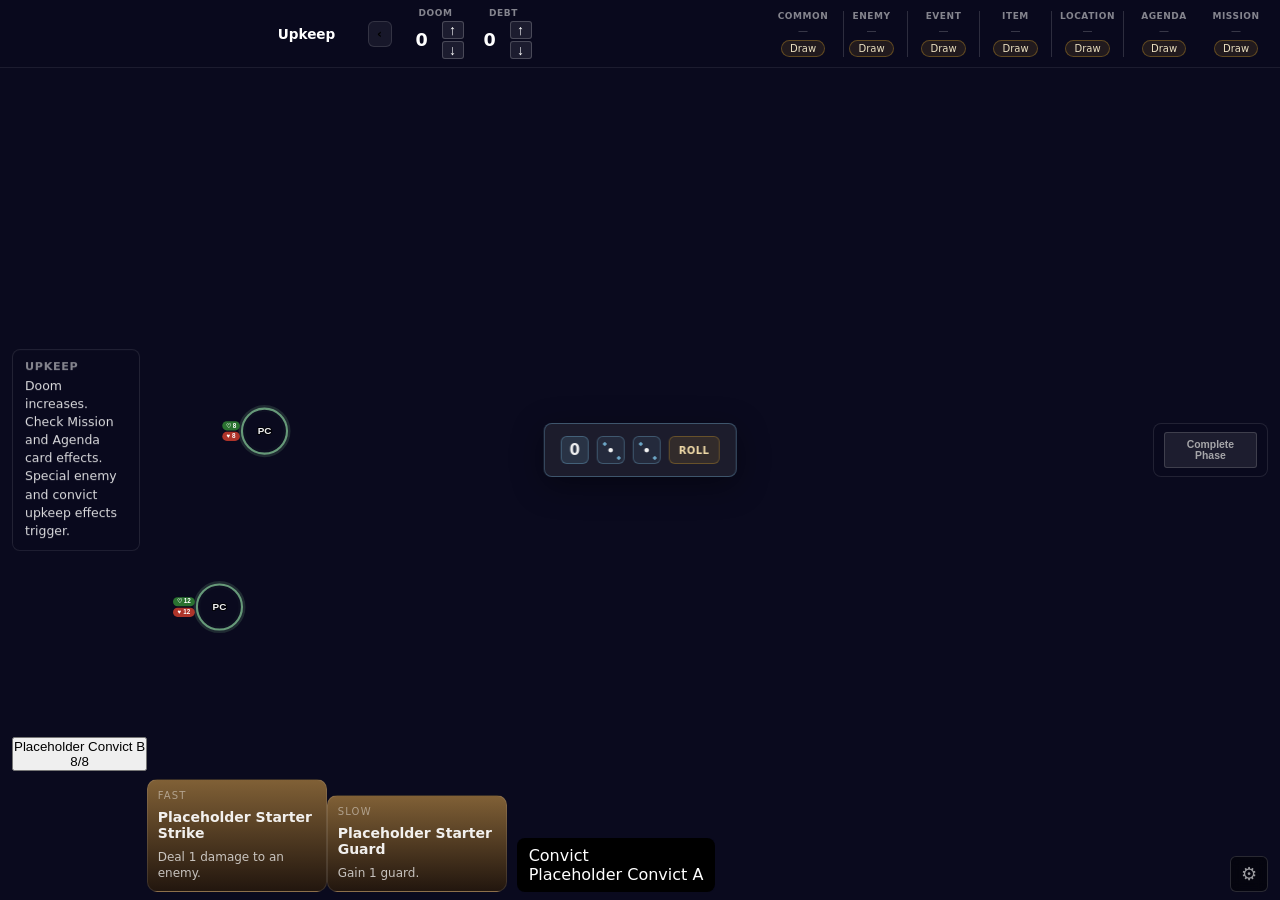
==== commit 2402272b: "Change test triggering to manual player-controlled activation - Remove auto-triggering of tests when" ====
--- a/WardensDebt/index.html
+++ b/WardensDebt/index.html
@@ -33,7 +33,6 @@
       <div id="wd-right-strips">
         <div id="wd-skill-strip"></div>
         <div id="wd-deck-strip"></div>
-        <div id="wd-dice-tray"></div>
       </div>
     </div>
 
@@ -57,6 +56,9 @@
 
     <!-- Phase actions: per-convict completion buttons (right overlay) -->
     <div id="phase-actions" aria-label="Phase completion"></div>
+
+    <!-- Dice tray: centered in viewport -->
+    <div id="wd-dice-tray" aria-label="Dice pool and tests"></div>
 
     <!-- Settings modal -->
     <div id="settings-modal-overlay" style="display:none">
--- a/WardensDebt/styles/main.css
+++ b/WardensDebt/styles/main.css
@@ -2694,10 +2694,21 @@
   min-height: 34px;
 }
 
-.wd-dice-tray {
-  display: flex;
-  align-items: center;
-  gap: 5px;
+#wd-dice-tray {
+  position: fixed;
+  top: 50%;
+  left: 50%;
+  transform: translate(-50%, -50%);
+  display: flex;
+  align-items: center;
+  gap: 8px;
+  padding: 12px 16px;
+  border: 1px solid rgba(138 216 255 / 0.3);
+  border-radius: 8px;
+  background: rgba(30 30 46 / 0.95);
+  backdrop-filter: blur(8px);
+  z-index: 200;
+  box-shadow: 0 8px 32px rgba(0 0 0 / 0.4);
 }
 
 .wd-tray-total {
